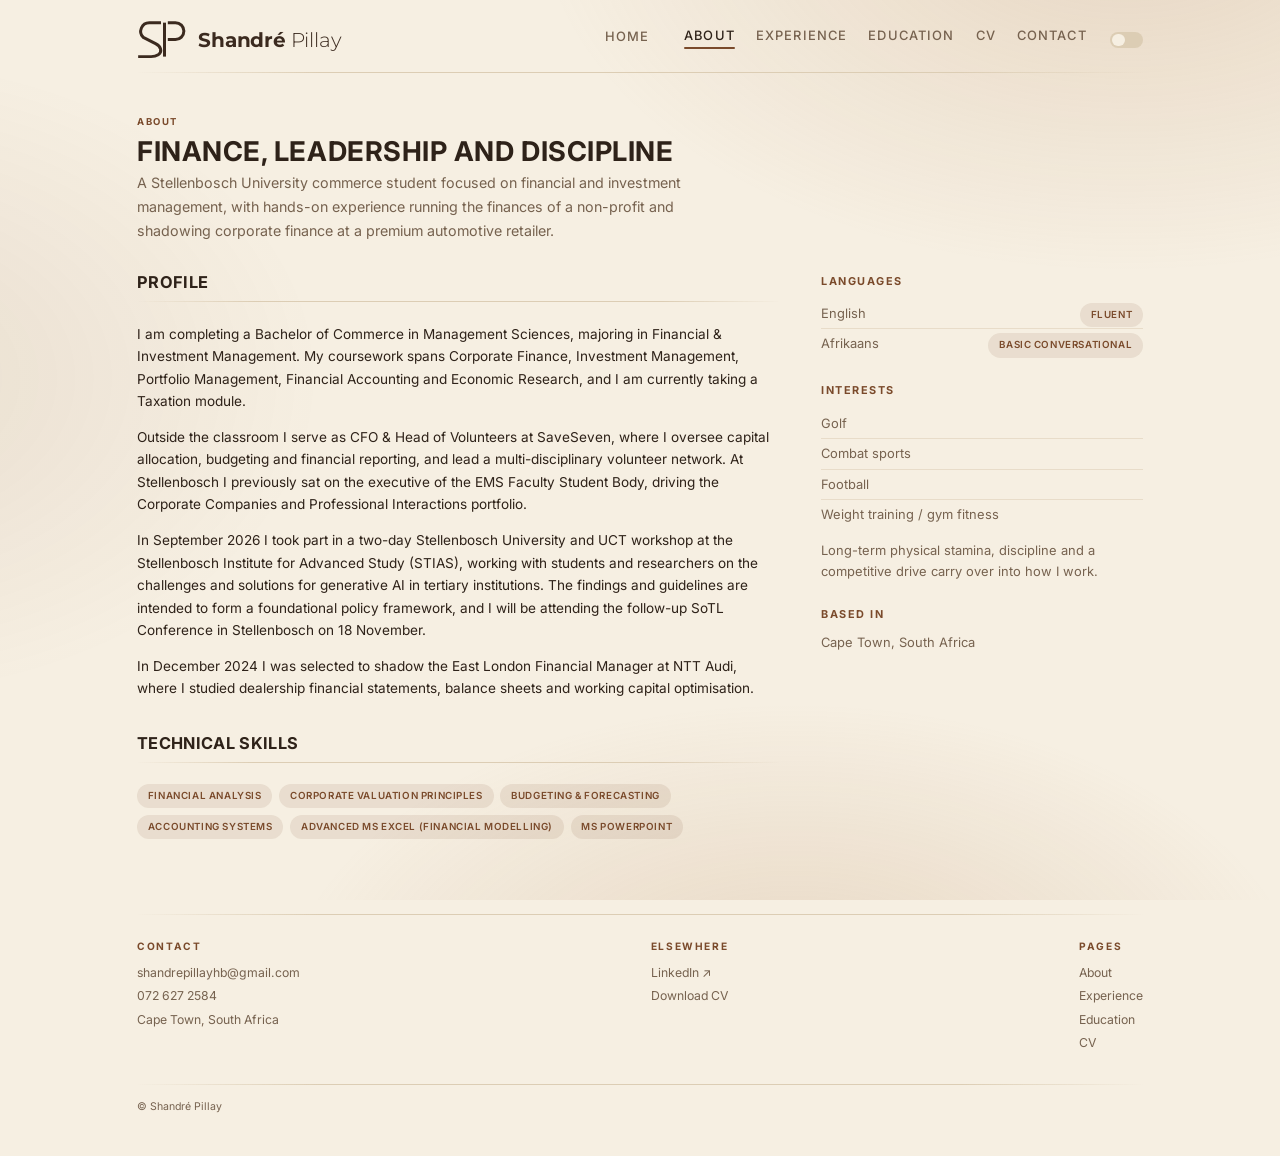
==== about.html @ 7785de22 "Add Shandré Pillay personal website Static site (HTML, CSS, vanilla JS): Home, About, Experience, Ed" ====
<!DOCTYPE html>
<html lang="en">
<head>
  <meta charset="utf-8">
  <meta name="viewport" content="width=device-width, initial-scale=1">
  <title>About | Shandré Pillay</title>
  <meta name="description" content="About Shandré Pillay — skills, languages and interests.">
  <link rel="icon" href="assets/img/favicon.svg" type="image/svg+xml">
  <link rel="preconnect" href="https://fonts.googleapis.com">
  <link rel="preconnect" href="https://fonts.gstatic.com" crossorigin>
  <link href="https://fonts.googleapis.com/css2?family=Inter:wght@400;500;600;700&family=Montserrat:wght@300;700&family=Source+Serif+4:wght@400;500;600&display=swap" rel="stylesheet">
  <link rel="stylesheet" href="assets/css/main.css">
  <script>try{if(sessionStorage.getItem('veil')){sessionStorage.removeItem('veil');document.documentElement.classList.add('veil-in')}}catch(e){}</script>
</head>
<body>
<div class="page">

  <header class="site-header">
    <a href="index.html" class="brand" aria-label="Shandré Pillay — home">
      <svg class="logo-mark" viewBox="0 0 292 238" aria-hidden="true">
        <path class="lg lg-s" pathLength="1" d="M145,16 H75 A52 52 0 0 0 38,105 L112,143 C146,160 154,192 128,210 C114,219 100,221 85,221 H7"/>
        <path class="lg lg-p1" pathLength="1" d="M166,16 V221"/>
        <path class="lg lg-p2" pathLength="1" d="M186,16 H232 A51 51 0 0 1 232,118 H186"/>
      </svg>
      <span class="logo-word"><b>Shandré</b> Pillay</span>
    </a>
    <div class="header-right">
      <ul class="nav-list">
        <li><a class="nav-link mtn-link mtn-text" href="index.html" title="Home">
          <svg class="mtn" viewBox="-2 0 134 48" aria-hidden="true">
            <path class="sk c" pathLength="1" d="M46,6 C54,2.8 62,5.5 70,3.5 C78,2 86,4.5 94,5.5"/>
            <path class="sk m2" pathLength="1" d="M3,43 C9,41 12,36 16,31 C19,27.5 22,25 25.5,26 C28.5,27 30.5,30 33,33 L35,34 C38,33 39,27 40.5,21 L43,13.5 C44,11 46,10 49,9.8 L61,10.4 L73,9.4 L85,10 L95,9.6 C98,9.8 99,11 100,13 L103,23 C104,26 106,27 108,26 C110,23 112,18 114.5,14.5 L117,13 C119,14 120,17 121.5,22 C123,28 125.5,37 129,43"/>
            <path class="sk m1" pathLength="1" d="M2,44 C8,42 11,37 15,32 C18,28.5 21,26 24.5,27 C27.5,28 29.5,31 32,34 L34,35 C37,34 38,28 39.5,22 L42,14.5 C43,12 45,11 48,10.8 L60,11.4 L72,10.4 L84,11 L94,10.6 C97,10.8 98,12 99,14 L102,24 C103,27 105,28 107,27 C109,24 111,19 113.5,15.5 L116,14 C118,15 119,18 120.5,23 C122,29 124.5,38 128,44"/>
            <path class="sk g g1" pathLength="1" d="M52,12.8 C53,18 51,23 53,29"/>
            <path class="sk g g2" pathLength="1" d="M66,12.2 C67,17 65,22 66.5,28"/>
            <path class="sk g g3" pathLength="1" d="M80,12.6 C81,17 79,22 80.5,27"/>
          </svg>
          <span class="mtn-label">Home</span>
        </a></li>
        <li><a class="nav-link active" href="about.html">About</a></li>
        <li><a class="nav-link" href="experience.html">Experience</a></li>
        <li><a class="nav-link" href="education.html">Education</a></li>
        <li><a class="nav-link" href="cv.html">CV</a></li>
        <li><a class="nav-link" href="#contact">Contact</a></li>
      </ul>
      <button class="menu-toggle" aria-label="Toggle menu" aria-expanded="false"><svg viewBox="0 0 24 24" fill="none" stroke="currentColor" stroke-width="1.8" stroke-linecap="round"><path d="M3 6h18M3 12h18M3 18h18"/></svg></button>
      <button class="theme-switch" role="switch" aria-checked="false" aria-label="Toggle dark mode"></button>
    </div>
  </header>

  <main>
    <div class="eyebrow">About</div>
    <h1 class="page-title">Finance, leadership and discipline</h1>
    <p class="page-lede">A Stellenbosch University commerce student focused on financial and investment management, with hands-on experience running the finances of a non-profit and shadowing corporate finance at a premium automotive retailer.</p>

    <div class="two-col">
      <div>
        <div class="section">
          <div class="section-head"><h2>Profile</h2></div>
          <p>I am completing a Bachelor of Commerce in Management Sciences, majoring in Financial &amp; Investment Management. My coursework spans Corporate Finance, Investment Management, Portfolio Management, Financial Accounting and Economic Research, and I am currently taking a Taxation module.</p>
          <p>Outside the classroom I serve as CFO &amp; Head of Volunteers at SaveSeven, where I oversee capital allocation, budgeting and financial reporting, and lead a multi-disciplinary volunteer network. At Stellenbosch I previously sat on the executive of the EMS Faculty Student Body, driving the Corporate Companies and Professional Interactions portfolio.</p>
          <p>In September 2026 I took part in a two-day Stellenbosch University and UCT workshop at the Stellenbosch Institute for Advanced Study (STIAS), working with students and researchers on the challenges and solutions for generative AI in tertiary institutions. The findings and guidelines are intended to form a foundational policy framework, and I will be attending the follow-up SoTL Conference in Stellenbosch on 18 November.</p>
          <p>In December 2024 I was selected to shadow the East London Financial Manager at NTT Audi, where I studied dealership financial statements, balance sheets and working capital optimisation.</p>
        </div>

        <div class="section">
          <div class="section-head"><h2>Technical skills</h2></div>
          <ul class="badges">
            <li class="badge">Financial Analysis</li>
            <li class="badge">Corporate Valuation Principles</li>
            <li class="badge">Budgeting &amp; Forecasting</li>
            <li class="badge">Accounting Systems</li>
            <li class="badge">Advanced MS Excel (Financial Modelling)</li>
            <li class="badge">MS PowerPoint</li>
          </ul>
        </div>
      </div>

      <aside>
        <div class="side-block">
          <h4>Languages</h4>
          <ul>
            <li>English <span class="badge" style="float:right">Fluent</span></li>
            <li>Afrikaans <span class="badge" style="float:right">Basic conversational</span></li>
          </ul>
        </div>
        <div class="side-block">
          <h4>Interests</h4>
          <ul>
            <li>Golf</li>
            <li>Combat sports</li>
            <li>Football</li>
            <li>Weight training / gym fitness</li>
          </ul>
          <p style="margin-top:.75rem">Long-term physical stamina, discipline and a competitive drive carry over into how I work.</p>
        </div>
        <div class="side-block">
          <h4>Based in</h4>
          <p>Cape Town, South Africa</p>
        </div>
      </aside>
    </div>
  </main>

  <footer class="site-footer" id="contact">
    <div>
      <h4>Contact</h4>
      <ul>
        <li><a href="mailto:shandrepillayhb@gmail.com">shandrepillayhb@gmail.com</a></li>
        <li><a href="tel:+27726272584">072 627 2584</a></li>
        <li>Cape Town, South Africa</li>
      </ul>
    </div>
    <div>
      <h4>Elsewhere</h4>
      <ul>
        <li><a href="https://www.linkedin.com/in/shandre-pillay-23a5292a1/" target="_blank" rel="noopener">LinkedIn ↗</a></li>
        <li><a href="assets/docs/Shandre-Pillay-CV.pdf" download>Download CV</a></li>
      </ul>
    </div>
    <div>
      <h4>Pages</h4>
      <ul>
        <li><a href="about.html">About</a></li>
        <li><a href="experience.html">Experience</a></li>
        <li><a href="education.html">Education</a></li>
        <li><a href="cv.html">CV</a></li>
      </ul>
    </div>
    <div class="footer-bottom">© Shandré Pillay</div>
  </footer>
</div>

<button class="back-to-top" aria-label="Back to top"><svg viewBox="0 0 24 24" fill="none" stroke="currentColor" stroke-width="2" stroke-linecap="round" stroke-linejoin="round"><path d="M12 19V5M5 12l7-7 7 7"/></svg></button>
<script src="assets/js/site.js"></script>
</body>
</html>
---- assets/css/main.css ----
/* Shandré Pillay — personal site
   Visual language follows the reference portfolio: warm paper background,
   deep green hero card, Inter + Source Serif 4, uppercase headings. */

:root {
  --bg: #f6efe2;
  --text: #2e2219;
  --muted: #76624f;
  --line: #dccdb4;
  --accent: #7a4a2b;
  --accent-soft: #b8895e;
  --card: #fbf6ea;
  --hero-bg: #3b2a1f;
  --hero-text: #f6efe2;
  --hero-muted: #cdbba3;
  --hero-eyebrow: #dcb68a;
  --badge-bg: rgba(122, 74, 43, 0.1);
  --shadow: 0 1.5rem 3rem rgba(59, 42, 31, 0.2), 0 0.3rem 0.75rem rgba(59, 42, 31, 0.1);
}

body.dark-mode {
  --bg: #121110;
  --text: #efe6d6;
  --muted: #b1a998;
  --line: #34302b;
  --accent: #e2b27a;
  --accent-soft: #b8895e;
  --card: #1c1a18;
  --hero-bg: #f1e6d1;
  --hero-text: #2e2219;
  --hero-muted: #6e5b49;
  --hero-eyebrow: #7a4a2b;
  --badge-bg: rgba(226, 178, 122, 0.15);
  --shadow: 0 1.5rem 3rem rgba(0, 0, 0, 0.35), 0 0.3rem 0.75rem rgba(0, 0, 0, 0.2);
}

*, *::before, *::after { box-sizing: border-box; }

html { font-size: 85%; overflow-y: scroll; scroll-behavior: smooth; }

body {
  margin: 0;
  background: var(--bg);
  color: var(--text);
  font-family: Inter, -apple-system, BlinkMacSystemFont, "Segoe UI", Arial, Helvetica, sans-serif;
  line-height: 1.65;
}
body.ready { transition: background 0.25s, color 0.25s; }
body.ready .hero { transition: background 0.25s; }

a { color: var(--accent); }
img { max-width: 100%; }

.page {
  max-width: 1040px;
  margin: 0 auto;
  padding: 1.25rem 1.25rem 3rem;
}

h1, h2, h3, h4 {
  font-weight: 700;
  text-transform: uppercase;
  letter-spacing: 0.02em;
  margin: 0 0 0.5rem;
  color: var(--text);
}
h1 { font-size: 2rem; line-height: 1.1; }
h2 { font-size: 1.5rem; line-height: 1.15; }
h3 { font-size: 1.2rem; line-height: 1.25; }
h4 { font-size: 1.05rem; }
p { margin: 0 0 1rem; }

.eyebrow {
  color: var(--accent);
  font-size: 0.7rem;
  letter-spacing: 0.16em;
  font-weight: 700;
  text-transform: uppercase;
  margin-bottom: 0.5rem;
}

/* ---------- Header ---------- */
.site-header {
  display: flex;
  align-items: center;
  justify-content: space-between;
  gap: 1rem;
  padding-bottom: 1rem;
  margin-bottom: 2.5rem;
  border-bottom: 1px solid var(--line);
  position: relative;
}
.brand { display: flex; align-items: center; gap: 0.95rem; text-decoration: none; }
.header-logo { width: 2.7rem; height: 2.7rem; flex: 0 0 auto; }
.header-logo svg { width: 100%; height: 100%; overflow: visible; }
.site-title {
  font-size: 1.65rem;
  font-weight: 700;
  text-transform: uppercase;
  letter-spacing: 0.04em;
  color: var(--text);
  line-height: 1.1;
}
.site-title small {
  display: block;
  font-size: 0.6rem;
  letter-spacing: 0.18em;
  color: var(--muted);
  font-weight: 500;
  margin-top: 0.2rem;
}

/* Logo: SP monogram + wordmark */
.brand { --logo: #3b2a1f; }
body.dark-mode .brand { --logo: #efe6d6; }
.logo-mark { height: 2.9rem; width: auto; flex: 0 0 auto; overflow: visible; transition: transform 0.35s cubic-bezier(.3,1.4,.5,1); }
.logo-mark .lg { fill: none; stroke: var(--logo); stroke-width: 18; stroke-linecap: butt; stroke-linejoin: round; }
.logo-mark.draw .lg { stroke-dasharray: 1; stroke-dashoffset: 1; animation: logoDraw 0.9s cubic-bezier(.6,0,.3,1) forwards; }
.logo-mark.draw .lg-p1 { animation-delay: 0.45s; }
.logo-mark.draw .lg-p2 { animation-delay: 0.7s; }
@keyframes logoDraw { to { stroke-dashoffset: 0; } }
.brand:hover .logo-mark, .brand:focus-visible .logo-mark { transform: translateY(-3px) rotate(-3deg); }
.logo-word {
  position: relative;
  font-family: Montserrat, Inter, sans-serif;
  font-size: 1.5rem;
  font-weight: 300;
  letter-spacing: -0.01em;
  color: var(--logo);
  line-height: 1.1;
  white-space: nowrap;
}
.logo-word b { font-weight: 700; }
.logo-word::after {
  content: "";
  position: absolute;
  left: 0; right: 0; bottom: -0.3rem;
  height: 2px;
  background: var(--accent);
  transform: scaleX(0);
  transform-origin: left;
  transition: transform 0.35s ease;
}
.brand:hover .logo-word::after, .brand:focus-visible .logo-word::after { transform: scaleX(1); }
@media (max-width: 860px) { .logo-word { font-size: 1.2rem; } .logo-mark { height: 2.4rem; } }
@media (prefers-reduced-motion: reduce) { .logo-mark.draw .lg { animation: none; stroke-dashoffset: 0; } .logo-mark, .logo-word::after { transition: none; } }

.header-right { display: flex; align-items: center; gap: 1.75rem; }
.nav-list { display: flex; gap: 1.6rem; list-style: none; margin: 0; padding: 0; }
.nav-link {
  color: var(--muted);
  font-size: 0.95rem;
  font-weight: 500;
  text-transform: uppercase;
  letter-spacing: 0.08em;
  text-decoration: none;
  padding-bottom: 2px;
  border-bottom: 2px solid transparent;
}
.nav-link:hover, .nav-link.active { color: var(--text); border-color: var(--accent); }

/* Home tab: Table Mountain line drawing that sketches itself */
.mtn-link { display: inline-flex; align-items: flex-end; line-height: 0; padding-bottom: 3px; }
.mtn { height: 1.9rem; width: auto; overflow: visible; display: block; }
.mtn .sk { fill: none; stroke: currentColor; stroke-linecap: round; stroke-linejoin: round; stroke-dasharray: 1 3; stroke-dashoffset: 0; }
.mtn .m1 { stroke-width: 3.2; }
.mtn .m2 { stroke-width: 1.5; opacity: 0.45; }
.mtn .g  { stroke-width: 2; opacity: 0.8; }
.mtn .c  { stroke-width: 1.7; opacity: 0.6; }
.mtn-label { position: absolute; width: 1px; height: 1px; overflow: hidden; clip: rect(0 0 0 0); white-space: nowrap; }
/* stop-start progress, like a pencil catching and moving on */
@keyframes sketch {
  0%   { stroke-dashoffset: 1.1; }
  22%  { stroke-dashoffset: 0.72; }
  27%  { stroke-dashoffset: 0.69; }
  58%  { stroke-dashoffset: 0.27; }
  64%  { stroke-dashoffset: 0.24; }
  100% { stroke-dashoffset: 0; }
}
.mtn-link:hover .sk, .mtn-link:focus-visible .sk, .mtn-link.sketching .sk {
  animation: sketch 1.15s cubic-bezier(.45, .05, .35, 1) both;
}
.mtn-link:hover .m2, .mtn-link:focus-visible .m2, .mtn-link.sketching .m2 { animation-delay: 0.14s; animation-duration: 1.3s; }
.mtn-link:hover .c,  .mtn-link:focus-visible .c,  .mtn-link.sketching .c  { animation-delay: 0.45s; animation-duration: 0.9s; }
.mtn-link:hover .g1, .mtn-link.sketching .g1, .mtn-link:focus-visible .g1 { animation-delay: 0.7s;  animation-duration: 0.55s; }
.mtn-link:hover .g2, .mtn-link.sketching .g2, .mtn-link:focus-visible .g2 { animation-delay: 0.82s; animation-duration: 0.55s; }
.mtn-link:hover .g3, .mtn-link.sketching .g3, .mtn-link:focus-visible .g3 { animation-delay: 0.94s; animation-duration: 0.55s; }
@media (max-width: 860px) {
  .mtn-link { align-items: center; gap: 0.7rem; line-height: 1.4; }
  .mtn { height: 1.6rem; }
  .mtn-label { position: static; width: auto; height: auto; overflow: visible; clip: auto; }
}
/* Off the home page the tab reads "HOME"; hovering swaps the word for the sketch.
   The (invisible) drawing keeps the tab's width constant so nothing shifts. */
.mtn-text { position: relative; }
.mtn-text .mtn { opacity: 0; transition: opacity 0.25s ease; }
.mtn-text .mtn-label {
  position: absolute;
  left: 0; right: 0; top: 0; bottom: 3px;
  width: auto; height: auto;
  clip: auto; overflow: visible;
  display: flex; align-items: center; justify-content: center;
  line-height: 1;
  transition: opacity 0.2s ease;
}
.mtn-text:hover .mtn, .mtn-text:focus-visible .mtn { opacity: 1; }
.mtn-text:hover .mtn-label, .mtn-text:focus-visible .mtn-label { opacity: 0; }
@media (max-width: 860px) {
  .mtn-text .mtn { opacity: 1; }
  .mtn-text .mtn-label { position: static; display: inline; opacity: 1; }
}
@media (prefers-reduced-motion: reduce) {
  .mtn-link .sk { animation: none !important; }
  .mtn-text .mtn, .mtn-text .mtn-label { transition: none; }
}

/* Sliding tabs: slide out on every page load, underline glides between tabs */
.nav-list { position: relative; }
.nav-list.has-slider .nav-link { border-color: transparent; }
.nav-slider {
  position: absolute;
  left: 0;
  bottom: -2px;
  height: 2px;
  width: 0;
  background: var(--accent);
  border-radius: 2px;
  opacity: 0;
  pointer-events: none;
  transition: left 0.4s cubic-bezier(.4, 0, .2, 1), width 0.4s cubic-bezier(.4, 0, .2, 1), opacity 0.25s;
}
@keyframes navSlide {
  from { opacity: 0; transform: translateX(calc(var(--r, 0) * 108px + 36px)); }
  60%  { opacity: 1; }
  to   { opacity: 1; transform: none; }
}
@keyframes navDrop {
  from { opacity: 0; transform: translateY(-10px); }
  to   { opacity: 1; transform: none; }
}
.nav-list.sliding li {
  animation: navSlide 0.5s cubic-bezier(.2, .9, .25, 1) both;
  animation-delay: calc(var(--r, 0) * 30ms);
}
@media (max-width: 860px) {
  .nav-slider { display: none; }
  .nav-list.sliding li { animation: none; }
  .nav-list.open li { animation: navDrop 0.4s ease both; animation-delay: calc(var(--i, 0) * 45ms); }
}
@media (prefers-reduced-motion: reduce) {
  .nav-list.sliding li, .nav-list.open li { animation: none; }
  .nav-slider { transition: none; }
}

/* Dark-mode switch */
.theme-switch {
  position: relative;
  width: 2.4rem;
  height: 1.2rem;
  border-radius: 999px;
  border: 1px solid var(--line);
  background: var(--line);
  cursor: pointer;
  padding: 0;
  flex: 0 0 auto;
}
.theme-switch::after {
  content: "";
  position: absolute;
  top: 50%;
  left: 2px;
  width: 0.9rem;
  height: 0.9rem;
  margin-top: -0.45rem;
  border-radius: 50%;
  background: var(--bg);
  transition: transform 0.2s;
}
body.dark-mode .theme-switch { background: var(--accent); }
body.dark-mode .theme-switch::after { transform: translateX(1.2rem); }

.menu-toggle {
  display: none;
  background: none;
  border: 0;
  padding: 0.25rem;
  cursor: pointer;
  color: var(--muted);
}
.menu-toggle svg { width: 1.8rem; height: 1.8rem; display: block; }

@media (max-width: 860px) {
  .menu-toggle { display: block; }
  .nav-list {
    display: none;
    position: absolute;
    top: 100%;
    left: 0;
    right: 0;
    flex-direction: column;
    gap: 0;
    background: var(--bg);
    border-bottom: 1px solid var(--line);
    padding: 0.5rem 0 1rem;
    z-index: 20;
  }
  .nav-list.open { display: flex; }
  .nav-list li { padding: 0.55rem 0; }
  .site-title { font-size: 1.25rem; }
}

/* ---------- Hero ---------- */
.hero {
  max-width: 960px;
  margin: 0 auto 2.75rem;
  background: var(--hero-bg);
  border: 1px solid rgba(255, 255, 255, 0.08);
  border-radius: 1rem;
  box-shadow: var(--shadow);
  padding: 2.5rem 3rem;
}
.hero .eyebrow { color: var(--hero-eyebrow); }
.hero-inner { display: flex; align-items: center; gap: 2rem; }
.hero-photo, .hero-photo-placeholder {
  flex: 0 0 auto;
  width: 170px;
  height: 170px;
  border-radius: 0.6rem;
}
.hero-photo { object-fit: cover; display: block; }
.hero-photo-placeholder {
  background: linear-gradient(135deg, #7a4a2b 0%, #a56d46 100%);
  display: flex;
  align-items: center;
  justify-content: center;
  color: #f6efe2;
  font-family: "Source Serif 4", Georgia, serif;
  font-size: 2.8rem;
  font-weight: 500;
  letter-spacing: 0.02em;
}
.hero-heading {
  font-family: "Source Serif 4", Georgia, serif;
  font-weight: 500;
  font-size: 2rem;
  line-height: 1.25;
  letter-spacing: -0.01em;
  margin: 0 0 0.85rem;
  color: var(--hero-text);
  text-transform: uppercase;
}
.hero-intro { color: var(--hero-muted); font-size: 1.05rem; line-height: 1.6; max-width: 52ch; }
.hero-intro p { margin: 0; }
.hero-actions { display: flex; flex-wrap: wrap; gap: 0.75rem; margin-top: 1.25rem; }

.btn {
  display: inline-block;
  font-size: 0.8rem;
  font-weight: 600;
  letter-spacing: 0.1em;
  text-transform: uppercase;
  text-decoration: none;
  padding: 0.6rem 1.15rem;
  border-radius: 0.4rem;
  border: 1px solid transparent;
  transition: transform 0.15s, background 0.2s, color 0.2s;
}
.btn:hover { transform: translateY(-1px); }
.btn-light { background: #f6efe2; color: #3b2a1f; }
.btn-outline { border-color: rgba(247, 246, 241, 0.45); color: #f6efe2; }
.btn-outline:hover { background: rgba(246, 239, 226, 0.1); }
body.dark-mode .btn-light { background: #3b2a1f; color: #f6efe2; }
body.dark-mode .btn-outline { border-color: rgba(59, 42, 31, 0.45); color: #3b2a1f; }
body.dark-mode .btn-outline:hover { background: rgba(59, 42, 31, 0.08); }
.btn-solid { background: var(--accent); color: var(--bg); }
body.dark-mode .btn-solid { color: #121110; }

@media (max-width: 720px) {
  .hero { padding: 1.75rem 1.5rem; }
  .hero-inner { flex-direction: column; align-items: flex-start; }
  .hero-heading { font-size: 1.6rem; }
}

/* ---------- Focus strip ---------- */
.strip {
  border-top: 1px solid var(--line);
  border-bottom: 1px solid var(--line);
  padding: 1.75rem 0;
  margin-bottom: 2.25rem;
}
.strip-label { margin-bottom: 1.5rem; }
.strip-grid { display: flex; }
.strip-item { flex: 1; padding: 0 1.75rem; border-left: 1px solid var(--line); }
.strip-item:first-child { padding-left: 0; border-left: 0; }
.strip-item h3 { font-size: 0.95rem; margin-bottom: 0.4rem; }
.strip-item p { font-size: 0.85rem; color: var(--muted); margin: 0; line-height: 1.55; }
.strip-icon { width: 44px; height: 44px; margin-bottom: 0.9rem; }
.strip-icon svg { width: 100%; height: 100%; overflow: visible; }

@media (max-width: 860px) {
  .strip-grid { flex-wrap: wrap; row-gap: 1.75rem; }
  .strip-item { flex: 0 0 50%; }
  .strip-item:nth-child(3) { padding-left: 0; border-left: 0; }
}
@media (max-width: 520px) {
  .strip-item { flex: 0 0 100%; padding: 0; border-left: 0; }
}

/* Animated icons */
.ic-stroke { fill: none; stroke: var(--accent); stroke-width: 1.8; stroke-linecap: round; stroke-linejoin: round; }
.ic-soft { stroke: var(--accent-soft); }
.ic-fill { fill: var(--accent); }
.bar { fill: var(--accent); transform-box: fill-box; transform-origin: bottom; animation: barGrow 3.6s ease-in-out infinite; }
.bar:nth-child(2) { animation-delay: 0.25s; }
.bar:nth-child(3) { animation-delay: 0.5s; }
.bar:nth-child(4) { animation-delay: 0.75s; }
@keyframes barGrow { 0%, 100% { transform: scaleY(0.55); } 40%, 70% { transform: scaleY(1); } }
.trend-line { stroke-dasharray: 60; stroke-dashoffset: 60; animation: trendDraw 3.6s ease-in-out infinite; }
@keyframes trendDraw { 0% { stroke-dashoffset: 60; } 55%, 85% { stroke-dashoffset: 0; } 100% { stroke-dashoffset: -60; } }
.trend-dot { fill: var(--accent); animation: dotPulse 3.6s ease-in-out infinite; transform-box: fill-box; transform-origin: center; }
@keyframes dotPulse { 0%, 45% { opacity: 0; } 60%, 85% { opacity: 1; transform: scale(1.3); } 100% { opacity: 0; } }
.flow-edge { stroke: var(--accent-soft); stroke-width: 1.4; stroke-dasharray: 4; animation: edgeFlow 2.6s linear infinite; }
@keyframes edgeFlow { to { stroke-dashoffset: -16; } }
.coin { transform-box: fill-box; transform-origin: center; animation: coinFlip 4s ease-in-out infinite; }
@keyframes coinFlip { 0%, 60%, 100% { transform: scaleX(1); } 80% { transform: scaleX(0.15); } }
.team-dot { fill: var(--accent); animation: agentDrift 4s ease-in-out infinite; }
.team-dot:nth-child(2) { animation-duration: 4.6s; animation-delay: 0.3s; }
.team-dot:nth-child(3) { animation-duration: 3.6s; animation-delay: 0.7s; }
@keyframes agentDrift { 0%, 100% { transform: translate(0, 0); } 25% { transform: translate(3px, -2px); } 50% { transform: translate(-2px, 3px); } 75% { transform: translate(3px, 2px); } }

@media (prefers-reduced-motion: reduce) {
  .bar, .trend-line, .trend-dot, .flow-edge, .coin, .team-dot { animation: none; }
  .trend-line { stroke-dashoffset: 0; }
  .trend-dot { opacity: 1; }
}

/* ---------- Callout ---------- */
.callout {
  display: flex;
  gap: 1.25rem;
  align-items: flex-start;
  border: 1px solid var(--line);
  border-left: 4px solid var(--accent);
  border-radius: 0.6rem;
  background: var(--card);
  padding: 1.25rem 1.5rem;
  margin-bottom: 2.25rem;
}
.callout-icon { width: 36px; height: 36px; flex: 0 0 auto; }
.callout-icon svg { width: 100%; height: 100%; }
.callout h3 { font-size: 1.05rem; margin-bottom: 0.35rem; }
.callout p { color: var(--muted); font-size: 0.95rem; margin-bottom: 0.6rem; }
.callout a.more { font-weight: 600; font-size: 0.9rem; text-decoration: none; }
.callout a.more:hover { text-decoration: underline; }

/* ---------- Sections / lists ---------- */
.section { margin-bottom: 2.5rem; }
.section-head {
  display: flex;
  align-items: baseline;
  justify-content: space-between;
  gap: 1rem;
  border-bottom: 1px solid var(--line);
  padding-bottom: 0.6rem;
  margin-bottom: 1.5rem;
}
.section-head h2 { margin: 0; font-size: 1.2rem; }
.section-head a { font-size: 0.8rem; font-weight: 600; letter-spacing: 0.08em; text-transform: uppercase; text-decoration: none; }

.page-title { margin-bottom: 0.35rem; }
.page-lede { color: var(--muted); max-width: 62ch; margin-bottom: 2.25rem; font-size: 1.05rem; }

.entry {
  display: grid;
  grid-template-columns: 170px 1fr;
  gap: 1.75rem;
  padding: 1.5rem 0;
  border-bottom: 1px solid var(--line);
}
.entry:first-of-type { padding-top: 0; }
.entry:last-child { border-bottom: 0; }
.entry-meta { color: var(--muted); font-size: 0.85rem; line-height: 1.5; }
.entry-meta strong { display: block; color: var(--text); font-weight: 600; letter-spacing: 0.04em; margin-bottom: 0.15rem; }
.entry h3 { font-size: 1.1rem; margin-bottom: 0.15rem; }
.entry .org { color: var(--accent); font-weight: 600; font-size: 0.9rem; margin-bottom: 0.75rem; }
.entry ul { margin: 0; padding-left: 1.1rem; }
.entry li { margin-bottom: 0.45rem; color: var(--muted); font-size: 0.95rem; }
.entry li strong { color: var(--text); font-weight: 600; }
.entry p { color: var(--muted); font-size: 0.95rem; }

@media (max-width: 720px) {
  .entry { grid-template-columns: 1fr; gap: 0.5rem; }
}

.badge {
  display: inline-block;
  background: var(--badge-bg);
  color: var(--accent);
  font-size: 0.72rem;
  font-weight: 600;
  letter-spacing: 0.06em;
  text-transform: uppercase;
  padding: 0.25rem 0.6rem;
  border-radius: 999px;
}
.badges { display: flex; flex-wrap: wrap; gap: 0.5rem; margin: 0; padding: 0; list-style: none; }

.cards { display: grid; grid-template-columns: repeat(auto-fit, minmax(260px, 1fr)); gap: 1.25rem; }
.card {
  background: var(--card);
  border: 1px solid var(--line);
  border-radius: 0.6rem;
  padding: 1.25rem 1.4rem;
}
.card h3 { font-size: 0.95rem; margin-bottom: 0.4rem; }
.card p { color: var(--muted); font-size: 0.9rem; margin: 0; }
.card .eyebrow { margin-bottom: 0.35rem; }

/* ---------- Carousel (Currently & recent) ---------- */
.carousel-track {
  display: flex;
  gap: 1rem;
  position: relative;
  overflow-x: auto;
  scroll-snap-type: x mandatory;
  scroll-behavior: smooth;
  scrollbar-width: none;
  -webkit-overflow-scrolling: touch;
  outline-offset: 4px;
  border-radius: 0.8rem;
}
.carousel-track::-webkit-scrollbar { display: none; }
.card.slide {
  flex: 0 0 100%;
  scroll-snap-align: start;
  min-height: 13rem;
  padding: 2.25rem 2.75rem;
  display: flex;
  flex-direction: column;
  justify-content: center;
  border-left: 4px solid var(--accent);
  border-radius: 0.8rem;
}
.card.slide h3 { font-size: 1.7rem; line-height: 1.15; margin-bottom: 0.7rem; }
.card.slide p { font-size: 1.1rem; line-height: 1.65; max-width: 68ch; }
.card.slide .eyebrow { font-size: 0.78rem; margin-bottom: 0.6rem; }
.carousel-controls {
  display: flex;
  align-items: center;
  justify-content: center;
  gap: 1.1rem;
  margin-top: 1.1rem;
}
.car-btn {
  width: 2.5rem;
  height: 2.5rem;
  border-radius: 50%;
  border: 1px solid var(--line);
  background: var(--card);
  color: var(--accent);
  display: inline-flex;
  align-items: center;
  justify-content: center;
  cursor: pointer;
  transition: background 0.2s, border-color 0.2s, transform 0.15s;
}
.car-btn:hover { border-color: var(--accent); transform: scale(1.06); }
.car-btn svg { width: 1.1rem; height: 1.1rem; }
.car-dots { display: flex; gap: 0.55rem; }
.car-dot {
  width: 0.6rem;
  height: 0.6rem;
  padding: 0;
  border-radius: 999px;
  border: 0;
  background: var(--line);
  cursor: pointer;
  transition: width 0.3s ease, background 0.3s;
}
.car-dot.active { width: 1.8rem; background: var(--accent); }
.car-count { color: var(--muted); font-size: 0.8rem; letter-spacing: 0.1em; min-width: 3rem; text-align: center; }
@media (max-width: 720px) {
  .card.slide { padding: 1.5rem 1.4rem; min-height: 12rem; }
  .card.slide h3 { font-size: 1.35rem; }
  .card.slide p { font-size: 1rem; }
  .car-count { display: none; }
}
@media (prefers-reduced-motion: reduce) { .carousel-track { scroll-behavior: auto; } .car-dot { transition: none; } }

.two-col { display: grid; grid-template-columns: 2fr 1fr; gap: 3rem; }
@media (max-width: 860px) { .two-col { grid-template-columns: 1fr; gap: 1.5rem; } }
.side-block { margin-bottom: 1.75rem; }
.side-block h4 { font-size: 0.8rem; letter-spacing: 0.14em; color: var(--accent); margin-bottom: 0.6rem; }
.side-block p, .side-block li { color: var(--muted); font-size: 0.95rem; }
.side-block ul { list-style: none; padding: 0; margin: 0; }
.side-block li { padding: 0.3rem 0; border-bottom: 1px dashed var(--line); }
.side-block li:last-child { border-bottom: 0; }

/* CV page */
.cv-bar { display: flex; flex-wrap: wrap; gap: 0.75rem; margin-bottom: 2rem; }
.cv-sheet {
  background: var(--card);
  border: 1px solid var(--line);
  border-radius: 0.6rem;
  padding: 2.25rem 2.5rem;
}
.cv-sheet h2 { font-size: 0.9rem; letter-spacing: 0.14em; color: var(--accent); border-bottom: 1px solid var(--line); padding-bottom: 0.4rem; margin: 1.75rem 0 1rem; }
.cv-sheet h2:first-child { margin-top: 0; }
.cv-item { margin-bottom: 1.1rem; }
.cv-row { display: flex; justify-content: space-between; gap: 1rem; flex-wrap: wrap; }
.cv-row strong { font-weight: 700; text-transform: uppercase; letter-spacing: 0.03em; font-size: 0.9rem; }
.cv-row span { color: var(--muted); font-size: 0.85rem; }
.cv-sub { color: var(--accent); font-weight: 600; font-size: 0.9rem; }
.cv-item ul { margin: 0.4rem 0 0; padding-left: 1.1rem; color: var(--muted); font-size: 0.92rem; }
.cv-item p { margin: 0.3rem 0 0; color: var(--muted); font-size: 0.92rem; }
@media (max-width: 720px) { .cv-sheet { padding: 1.5rem 1.25rem; } }

/* CV references */
.cv-refs { display: grid; grid-template-columns: repeat(2, 1fr); gap: 1rem 1.6rem; }
.cv-ref {
  display: flex;
  flex-direction: column;
  gap: 0.1rem;
  padding: 0.9rem 1.1rem;
  border-radius: 1rem;
  background: color-mix(in srgb, var(--accent) 6%, transparent);
  break-inside: avoid;
}
.cv-ref strong { font-weight: 700; letter-spacing: 0.02em; }
.cv-ref span { color: var(--muted); font-size: 0.88rem; }
.cv-ref a { font-size: 0.9rem; font-weight: 500; text-decoration: none; word-break: break-all; }
.cv-ref a:hover { text-decoration: underline; }
@media (max-width: 720px) { .cv-refs { grid-template-columns: 1fr; } }
@media print { .cv-ref { background: none; padding: 0.2rem 0; } }
/* Contact */
.contact-list { list-style: none; margin: 0; padding: 0; }
.contact-list li { display: flex; gap: 1rem; padding: 0.85rem 0; border-bottom: 1px solid var(--line); }
.contact-list li:last-child { border-bottom: 0; }
.contact-list .label { width: 90px; flex: 0 0 auto; color: var(--muted); font-size: 0.75rem; letter-spacing: 0.14em; text-transform: uppercase; font-weight: 600; padding-top: 0.15rem; }
.contact-list a { text-decoration: none; font-weight: 500; }
.contact-list a:hover { text-decoration: underline; }

/* ---------- Footer ---------- */
.site-footer {
  border-top: 1px solid var(--line);
  margin-top: 3rem;
  padding-top: 1.75rem;
  display: flex;
  justify-content: space-between;
  gap: 2rem;
  flex-wrap: wrap;
  font-size: 0.9rem;
  color: var(--muted);
}
.site-footer h4 { font-size: 0.75rem; letter-spacing: 0.16em; color: var(--accent); margin-bottom: 0.6rem; }
.site-footer a { color: var(--muted); text-decoration: none; }
.site-footer a:hover { color: var(--text); text-decoration: underline; }
.site-footer ul { list-style: none; margin: 0; padding: 0; }
.site-footer li { margin-bottom: 0.25rem; }
.footer-bottom { flex-basis: 100%; font-size: 0.78rem; border-top: 1px solid var(--line); padding-top: 1rem; }

.back-to-top {
  position: fixed;
  right: 1.25rem;
  bottom: 1.25rem;
  width: 2.5rem;
  height: 2.5rem;
  border-radius: 50%;
  border: 1px solid var(--line);
  background: var(--card);
  color: var(--accent);
  cursor: pointer;
  display: none;
  align-items: center;
  justify-content: center;
  box-shadow: 0 0.4rem 1rem rgba(0, 0, 0, 0.12);
}
.back-to-top.show { display: flex; }
.back-to-top svg { width: 1.1rem; height: 1.1rem; }

.cv-head { text-align: center; margin-bottom: 1.5rem; }
.cv-name { font-size: 1.9rem; font-weight: 700; text-transform: uppercase; letter-spacing: 0.04em; line-height: 1.2; }
.cv-contact { color: var(--muted); font-size: 0.85rem; margin-top: 0.3rem; }

/* ---------- Softer, flowing look ---------- */
:root {
  --radius: 1.5rem;
  --hero-bg2: #4d3729;
  --soft: 0 12px 32px rgba(59, 42, 31, 0.08), 0 2px 6px rgba(59, 42, 31, 0.05);
  --soft-hover: 0 20px 44px rgba(59, 42, 31, 0.14), 0 4px 10px rgba(59, 42, 31, 0.06);
  --fade-line: linear-gradient(90deg, transparent, var(--line) 18%, var(--line) 82%, transparent);
  --glow-a: rgba(184, 137, 94, 0.24);
  --glow-b: rgba(122, 74, 43, 0.10);
}
body.dark-mode {
  --hero-bg2: #e6d6b8;
  --soft: 0 14px 36px rgba(0, 0, 0, 0.5), 0 0 0 1px rgba(255, 255, 255, 0.04);
  --soft-hover: 0 22px 48px rgba(0, 0, 0, 0.6), 0 0 0 1px rgba(226, 178, 122, 0.18);
  --glow-a: rgba(226, 178, 122, 0.11);
  --glow-b: rgba(226, 178, 122, 0.05);
}

/* warm glow drifting behind the page instead of flat colour */
body::before {
  content: "";
  position: fixed;
  inset: 0;
  z-index: -1;
  pointer-events: none;
  background:
    radial-gradient(62rem 38rem at 88% -10%, var(--glow-a), transparent 70%),
    radial-gradient(50rem 34rem at -12% 42%, var(--glow-b), transparent 70%),
    radial-gradient(54rem 32rem at 62% 112%, var(--glow-a), transparent 70%);
}

.page { padding-top: 1.5rem; }
main > section, main > .section { margin-bottom: 3.25rem; }

/* header, section heads and footer: dividers fade out at the ends */
.site-header { border-bottom: 0; background: var(--fade-line) left bottom / 100% 1px no-repeat; margin-bottom: 3rem; }
.section-head { border-bottom: 0; background: var(--fade-line) left bottom / 100% 1px no-repeat; padding-bottom: 0.8rem; }
.site-footer { border-top: 0; background: var(--fade-line) left top / 100% 1px no-repeat; }
.footer-bottom { border-top: 0; background: var(--fade-line) left top / 100% 1px no-repeat; }
.cv-sheet h2 { border-bottom: 0; background: var(--fade-line) left bottom / 100% 1px no-repeat; }

/* hero */
.hero {
  position: relative;
  overflow: hidden;
  border: 0;
  border-radius: 2rem;
  padding: 3rem 3.4rem;
  background:
    radial-gradient(34rem 18rem at 92% -10%, rgba(220, 182, 138, 0.22), transparent 65%),
    radial-gradient(26rem 16rem at -5% 110%, rgba(220, 182, 138, 0.12), transparent 65%),
    linear-gradient(135deg, var(--hero-bg), var(--hero-bg2));
}
.hero-photo, .hero-photo-placeholder {
  width: 180px;
  height: 180px;
  border-radius: 1.75rem;
  box-shadow: 0 18px 36px rgba(0, 0, 0, 0.28);
  outline: 3px solid rgba(255, 255, 255, 0.14);
  outline-offset: 5px;
}
.btn { border-radius: 999px; padding: 0.7rem 1.45rem; transition: transform 0.25s, box-shadow 0.25s, background 0.2s, color 0.2s; }
.btn:hover { box-shadow: 0 8px 20px rgba(0, 0, 0, 0.18); }

/* focus areas become soft tiles */
.strip { border: 0; padding: 0; margin-bottom: 3.25rem; }
.strip-label { margin-bottom: 1.1rem; }
.strip-grid { display: grid; grid-template-columns: repeat(4, 1fr); gap: 1.1rem; }
.strip-item, .strip-item:first-child {
  flex: none;
  padding: 1.5rem 1.5rem 1.6rem;
  border: 0;
  border-radius: var(--radius);
  background: var(--card);
  box-shadow: var(--soft);
  transition: transform 0.3s ease, box-shadow 0.3s ease;
}
.strip-item:hover { transform: translateY(-5px); box-shadow: var(--soft-hover); }
.strip-icon { width: 3.3rem; height: 3.3rem; padding: 0.6rem; border-radius: 1.1rem; background: var(--badge-bg); margin-bottom: 1rem; }
.strip-logo { display: flex; align-items: center; justify-content: center; }
/* Save7 mark: two pieces in the site's palette that fly together, then nudge apart and snap back on hover */
.save7-mark { width: 100%; height: 100%; display: block; overflow: visible; }
.save7-mark .v7 { transform-box: fill-box; transform-origin: 50% 100%; }
.save7-mark .v7-a { fill: var(--accent); }
.save7-mark .v7-b { fill: var(--accent-soft); }
@keyframes v7InA { from { opacity: 0; transform: translate(-38%, -26%) rotate(-14deg); } 55% { opacity: 1; } to { opacity: 1; transform: none; } }
@keyframes v7InB { from { opacity: 0; transform: translate(38%, -26%) rotate(14deg); } 55% { opacity: 1; } to { opacity: 1; transform: none; } }
@keyframes v7ApartA { 0%, 100% { transform: none; } 38% { transform: translate(-14%, -7%) rotate(-6deg); } 70% { transform: translate(2%, 1%); } }
@keyframes v7ApartB { 0%, 100% { transform: none; } 38% { transform: translate(14%, -7%) rotate(6deg); } 70% { transform: translate(-2%, 1%); } }
.save7-mark.play .v7-a { animation: v7InA 0.85s cubic-bezier(.3, 1.35, .5, 1) both; }
.save7-mark.play .v7-b { animation: v7InB 0.85s cubic-bezier(.3, 1.35, .5, 1) 0.14s both; }
.strip-item:hover .save7-mark.play .v7-a { animation: v7ApartA 0.7s cubic-bezier(.3, 1.2, .5, 1); }
.strip-item:hover .save7-mark.play .v7-b { animation: v7ApartB 0.7s cubic-bezier(.3, 1.2, .5, 1); }
@media (prefers-reduced-motion: reduce) { .save7-mark .v7 { animation: none !important; } }
@media (max-width: 860px) { .strip-grid { grid-template-columns: repeat(2, 1fr); } }
@media (max-width: 520px) { .strip-grid { grid-template-columns: 1fr; } }

/* call-out */
.callout {
  border: 0;
  border-radius: var(--radius);
  padding: 1.6rem 1.9rem;
  background: radial-gradient(28rem 12rem at 100% 0%, var(--badge-bg), transparent 70%), var(--card);
  box-shadow: var(--soft);
  align-items: center;
  margin-bottom: 3.25rem;
}
.callout-icon { width: 3.4rem; height: 3.4rem; padding: 0.7rem; border-radius: 50%; background: var(--badge-bg); }

/* cards */
.card {
  border: 0;
  border-radius: var(--radius);
  box-shadow: var(--soft);
  transition: transform 0.3s ease, box-shadow 0.3s ease;
}
.card:hover { transform: translateY(-4px); box-shadow: var(--soft-hover); }
.card.slide {
  border-left: 0;
  border-radius: 1.9rem;
  background: radial-gradient(30rem 16rem at 100% 0%, var(--badge-bg), transparent 72%), var(--card);
}
.card.slide:hover { transform: none; box-shadow: var(--soft); }

/* carousel: room for the soft shadows */
.carousel-track { padding: 1rem 1rem 1.8rem; margin: -1rem -1rem -0.9rem; scroll-padding-inline: 1rem; border-radius: 2rem; }
.car-btn { border: 0; box-shadow: var(--soft); }
.car-btn:hover { box-shadow: var(--soft-hover); }
.car-dot { background: color-mix(in srgb, var(--accent) 25%, transparent); }
.car-dot.active { background: var(--accent); }

/* experience / education entries */
.entry {
  background: var(--card);
  border: 0;
  border-radius: var(--radius);
  box-shadow: var(--soft);
  padding: 1.9rem 2.2rem;
  margin-bottom: 1.25rem;
}
.entry:first-of-type { padding-top: 1.9rem; }
.badge { padding: 0.3rem 0.8rem; }

/* CV sheet and side panels */
.cv-sheet { border: 0; border-radius: var(--radius); box-shadow: var(--soft); padding: 2.6rem 3rem; }
.side-block li { border-bottom-style: solid; border-color: color-mix(in srgb, var(--line) 55%, transparent); }
.contact-list li { border-bottom-color: color-mix(in srgb, var(--line) 55%, transparent); }
.theme-switch { border: 0; }
.back-to-top { border: 0; box-shadow: var(--soft); }

/* expandable entries: click a role and its details drop down */
.acc-head { display: flex; align-items: flex-start; justify-content: space-between; gap: 1rem; cursor: pointer; border-radius: 1rem; outline-offset: 8px; -webkit-tap-highlight-color: transparent; user-select: none; }
.acc-title { flex: 1; min-width: 0; }
.acc-head .org { margin-bottom: 0; }
.acc-chev {
  flex: 0 0 auto;
  width: 2.2rem;
  height: 2.2rem;
  border-radius: 50%;
  display: grid;
  place-items: center;
  background: var(--badge-bg);
  color: var(--accent);
  transition: transform 0.5s cubic-bezier(.3, 1.3, .5, 1), background 0.25s;
}
.acc-chev svg { width: 1.05rem; height: 1.05rem; }
.acc-head:hover .acc-chev, .acc-head:focus-visible .acc-chev { background: color-mix(in srgb, var(--accent) 24%, transparent); }
.acc-open .acc-chev { transform: rotate(180deg); }
.acc-body { display: grid; grid-template-rows: 0fr; opacity: 0; transition: grid-template-rows 0.5s cubic-bezier(.2, .8, .2, 1), opacity 0.35s ease; }
.acc-open > .acc-body, .acc-open .acc-body { grid-template-rows: 1fr; opacity: 1; transition: grid-template-rows 0.5s cubic-bezier(.2, .8, .2, 1), opacity 0.45s ease 0.08s; }
.acc-inner { min-height: 0; overflow: hidden; }
.acc-inner > :first-child { margin-top: 0.9rem; }
.acc-meta { cursor: pointer; }
.entry.acc-item { transition: box-shadow 0.3s ease, transform 0.3s ease; }
.entry.acc-item:hover { box-shadow: var(--soft-hover); }
.cv-item.acc-item { padding: 0.75rem 0.9rem; margin: 0 -0.9rem 0.3rem; border-radius: 1rem; transition: background 0.3s ease; }
.cv-item.acc-item:hover, .cv-item.acc-open { background: color-mix(in srgb, var(--accent) 6%, transparent); }
.cv-item.acc-item .acc-inner > ul, .cv-item.acc-item .acc-inner > p:first-child { margin-top: 0.6rem; }
.acc-tools { display: flex; justify-content: flex-end; margin-bottom: 0.9rem; }
.acc-all {
  background: none;
  border: 0;
  color: var(--accent);
  font: 600 0.75rem Inter, sans-serif;
  letter-spacing: 0.12em;
  text-transform: uppercase;
  padding: 0.4rem 0.9rem;
  border-radius: 999px;
  cursor: pointer;
  transition: background 0.25s;
}
.acc-all:hover { background: var(--badge-bg); }
@media (prefers-reduced-motion: reduce) {
  .acc-body, .acc-open .acc-body, .acc-chev { transition: none; }
}
@media print {
  .acc-body { grid-template-rows: 1fr !important; opacity: 1 !important; }
  .acc-chev, .acc-tools { display: none !important; }
  .acc-head { cursor: auto; }
  .cv-item.acc-item { padding: 0; margin: 0 0 1.1rem; background: none !important; }
}

/* page transition: a curved veil sweeps up between pages */
.veil {
  position: fixed;
  left: 0;
  right: 0;
  top: 0;
  height: 150vh;
  z-index: 2000;
  pointer-events: none;
  border-radius: 50% 50% 0 0 / 14vh 14vh 0 0;
  background:
    linear-gradient(180deg, color-mix(in srgb, var(--accent) 26%, var(--bg)) 0, var(--bg) 16vh, var(--bg) 100%);
  box-shadow: 0 -10px 40px color-mix(in srgb, var(--accent) 30%, transparent);
  transform: translateY(100vh);
  will-change: transform;
}
/* arriving page stays hidden until the script has the veil in place (self-heals after 1.5s) */
html.veil-in .page { opacity: 0; animation: showPage 0s 1.5s forwards; }
@keyframes showPage { to { opacity: 1; } }
@media print { .veil { display: none; } }

/* content eases in as it scrolls into view */
.reveal { opacity: 0; transform: translateY(26px); transition: opacity 0.5s ease, transform 0.55s cubic-bezier(.2, .8, .2, 1); }
.reveal.in { opacity: 1; transform: none; }

@media (max-width: 720px) {
  .hero { padding: 2rem 1.6rem; border-radius: 1.6rem; }
  .entry { padding: 1.4rem 1.4rem; }
  .cv-sheet { padding: 1.6rem 1.3rem; }
}
@media (prefers-reduced-motion: reduce) {
  .reveal { opacity: 1; transform: none; transition: none; }
  .card, .strip-item, .btn { transition: none; }
}

@page { size: A4; margin: 14mm 15mm; }
@media print {
  html { font-size: 82%; }
  .site-header, .site-footer, .back-to-top, .cv-bar, .eyebrow, .page-title, .page-lede { display: none !important; }
  body, body.dark-mode {
    --bg: #fff; --text: #2e2219; --muted: #4d544f; --line: #cfd1ca; --accent: #7a4a2b; --card: #fff;
    background: #fff; color: #2e2219;
  }
  .page { padding: 0; max-width: none; }
  .cv-sheet { border: 0; padding: 0; background: #fff; box-shadow: none; border-radius: 0; }
  body::before { display: none; }
  .reveal { opacity: 1 !important; transform: none !important; }
  .cv-item { break-inside: avoid; }
  .cv-sheet h2 { break-after: avoid; }
}
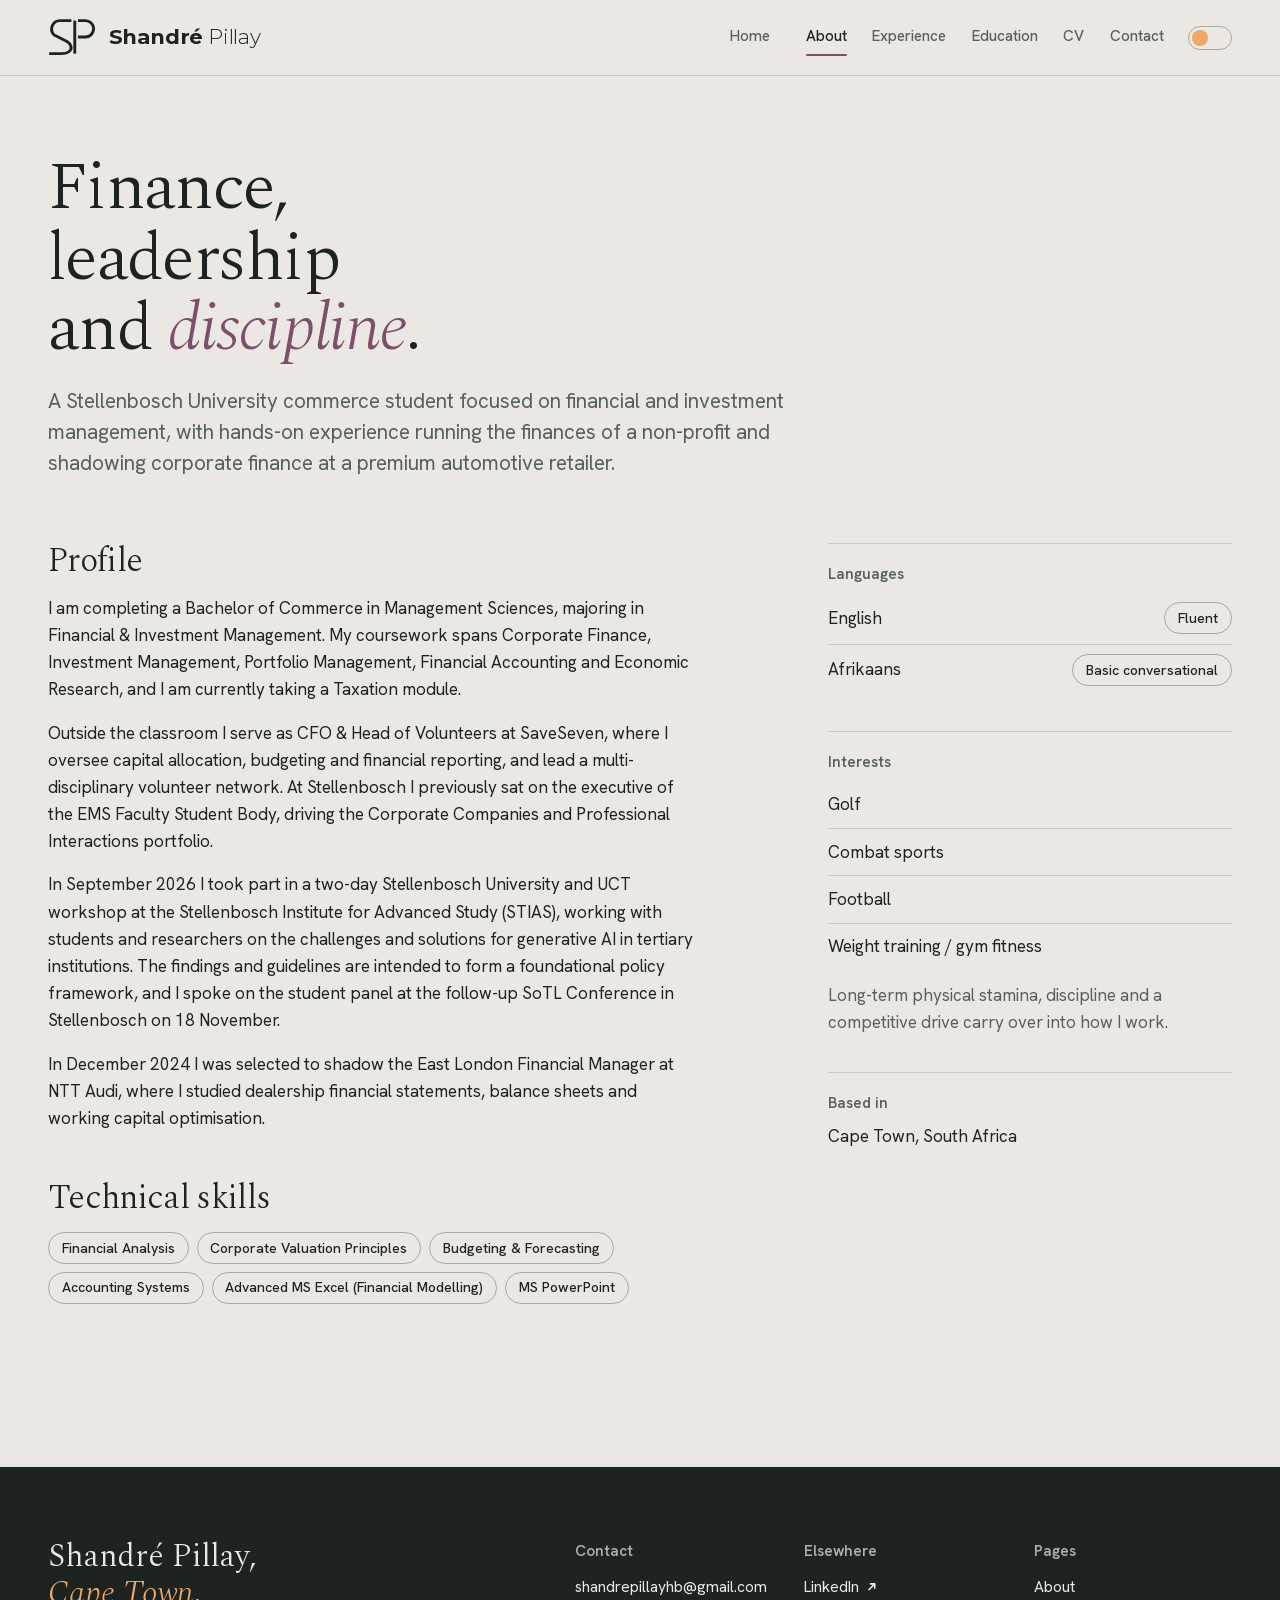
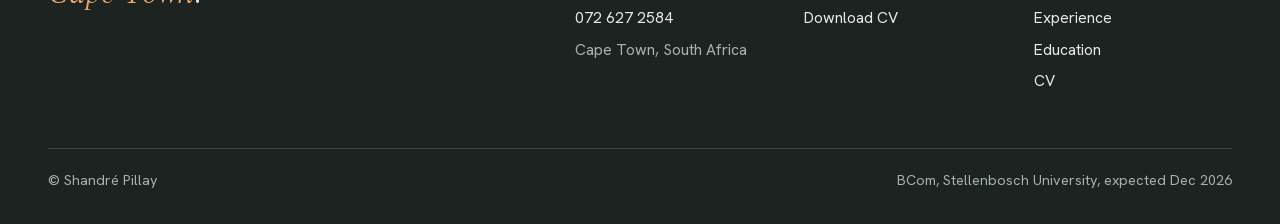
==== commit 6b1020dc: "Redesign: Atlantic Seaboard Dusk New colour world (granite, kelp, dusk mauve, apricot), Spectral and" ====
--- a/about.html
+++ b/about.html
@@ -6,10 +6,10 @@
   <title>About | Shandré Pillay</title>
   <meta name="description" content="About Shandré Pillay — skills, languages and interests.">
   <link rel="icon" href="assets/img/favicon.svg" type="image/svg+xml">
-  <link rel="preconnect" href="https://fonts.googleapis.com">
-  <link rel="preconnect" href="https://fonts.gstatic.com" crossorigin>
-  <link href="https://fonts.googleapis.com/css2?family=Inter:wght@400;500;600;700&family=Montserrat:wght@300;700&family=Source+Serif+4:wght@400;500;600&display=swap" rel="stylesheet">
+  <link rel="preload" href="assets/fonts/spectral-300-latin.woff2" as="font" type="font/woff2" crossorigin>
+  <link rel="preload" href="assets/fonts/hanken-grotesk-latin.woff2" as="font" type="font/woff2" crossorigin>
   <link rel="stylesheet" href="assets/css/main.css">
+  <script>try{if(localStorage.getItem('theme')==='dark'||(!localStorage.getItem('theme')&&matchMedia('(prefers-color-scheme: dark)').matches))document.documentElement.style.background='#121716'}catch(e){}</script>
   <script>try{if(sessionStorage.getItem('veil')){sessionStorage.removeItem('veil');document.documentElement.classList.add('veil-in')}}catch(e){}</script>
 </head>
 <body>
@@ -49,8 +49,7 @@
   </header>
 
   <main>
-    <div class="eyebrow">About</div>
-    <h1 class="page-title">Finance, leadership and discipline</h1>
+    <h1 class="page-title">Finance, leadership and <em>discipline</em>.</h1>
     <p class="page-lede">A Stellenbosch University commerce student focused on financial and investment management, with hands-on experience running the finances of a non-profit and shadowing corporate finance at a premium automotive retailer.</p>
 
     <div class="two-col">
@@ -59,7 +58,7 @@
           <div class="section-head"><h2>Profile</h2></div>
           <p>I am completing a Bachelor of Commerce in Management Sciences, majoring in Financial &amp; Investment Management. My coursework spans Corporate Finance, Investment Management, Portfolio Management, Financial Accounting and Economic Research, and I am currently taking a Taxation module.</p>
           <p>Outside the classroom I serve as CFO &amp; Head of Volunteers at SaveSeven, where I oversee capital allocation, budgeting and financial reporting, and lead a multi-disciplinary volunteer network. At Stellenbosch I previously sat on the executive of the EMS Faculty Student Body, driving the Corporate Companies and Professional Interactions portfolio.</p>
-          <p>In September 2026 I took part in a two-day Stellenbosch University and UCT workshop at the Stellenbosch Institute for Advanced Study (STIAS), working with students and researchers on the challenges and solutions for generative AI in tertiary institutions. The findings and guidelines are intended to form a foundational policy framework, and I will be attending the follow-up SoTL Conference in Stellenbosch on 18 November.</p>
+          <p>In September 2026 I took part in a two-day Stellenbosch University and UCT workshop at the Stellenbosch Institute for Advanced Study (STIAS), working with students and researchers on the challenges and solutions for generative AI in tertiary institutions. The findings and guidelines are intended to form a foundational policy framework, and I spoke on the student panel at the follow-up SoTL Conference in Stellenbosch on 18 November.</p>
           <p>In December 2024 I was selected to shadow the East London Financial Manager at NTT Audi, where I studied dealership financial statements, balance sheets and working capital optimisation.</p>
         </div>
 
@@ -78,43 +77,44 @@
 
       <aside>
         <div class="side-block">
-          <h4>Languages</h4>
+          <h3 class="side-title">Languages</h3>
           <ul>
-            <li>English <span class="badge" style="float:right">Fluent</span></li>
-            <li>Afrikaans <span class="badge" style="float:right">Basic conversational</span></li>
+            <li>English <span class="badge">Fluent</span></li>
+            <li>Afrikaans <span class="badge">Basic conversational</span></li>
           </ul>
         </div>
         <div class="side-block">
-          <h4>Interests</h4>
+          <h3 class="side-title">Interests</h3>
           <ul>
             <li>Golf</li>
             <li>Combat sports</li>
             <li>Football</li>
             <li>Weight training / gym fitness</li>
           </ul>
-          <p style="margin-top:.75rem">Long-term physical stamina, discipline and a competitive drive carry over into how I work.</p>
+          <p class="note">Long-term physical stamina, discipline and a competitive drive carry over into how I work.</p>
         </div>
         <div class="side-block">
-          <h4>Based in</h4>
+          <h3 class="side-title">Based in</h3>
           <p>Cape Town, South Africa</p>
         </div>
       </aside>
     </div>
   </main>
 
-  <footer class="site-footer" id="contact">
+  <footer class="site-footer band" id="contact">
+    <p class="footer-sign">Shandré Pillay, <em>Cape Town</em>.</p>
     <div>
       <h4>Contact</h4>
       <ul>
         <li><a href="mailto:shandrepillayhb@gmail.com">shandrepillayhb@gmail.com</a></li>
         <li><a href="tel:+27726272584">072 627 2584</a></li>
-        <li>Cape Town, South Africa</li>
+        <li><span>Cape Town, South Africa</span></li>
       </ul>
     </div>
     <div>
       <h4>Elsewhere</h4>
       <ul>
-        <li><a href="https://www.linkedin.com/in/shandre-pillay-23a5292a1/" target="_blank" rel="noopener">LinkedIn ↗</a></li>
+        <li><a href="https://www.linkedin.com/in/shandre-pillay-23a5292a1/" target="_blank" rel="noopener">LinkedIn<svg class="arrow" viewBox="0 0 16 16" aria-hidden="true"><path d="M5 11 11 5M6.5 5H11v4.5"/></svg></a></li>
         <li><a href="assets/docs/Shandre-Pillay-CV.pdf" download>Download CV</a></li>
       </ul>
     </div>
@@ -127,9 +127,8 @@
         <li><a href="cv.html">CV</a></li>
       </ul>
     </div>
-    <div class="footer-bottom">© Shandré Pillay</div>
-  </footer>
-</div>
+    <div class="footer-bottom"><span>&copy; Shandré Pillay</span><span>BCom, Stellenbosch University, expected Dec 2026</span></div>
+  </footer></div>
 
 <button class="back-to-top" aria-label="Back to top"><svg viewBox="0 0 24 24" fill="none" stroke="currentColor" stroke-width="2" stroke-linecap="round" stroke-linejoin="round"><path d="M12 19V5M5 12l7-7 7 7"/></svg></button>
 <script src="assets/js/site.js"></script>
--- a/assets/css/main.css
+++ b/assets/css/main.css
@@ -1,129 +1,170 @@
-/* Shandré Pillay — personal site
-   Visual language follows the reference portfolio: warm paper background,
-   deep green hero card, Inter + Source Serif 4, uppercase headings. */
-
+/* Shandré Pillay: Atlantic Seaboard Dusk.
+   Granite ground, kelp-black ink and bands, a dusk mauve accent on granite
+   and an apricot afterglow on kelp. Light serif headings with one italic
+   word, hairlines instead of shadows, pills for every control. */
+
+/* ---------- Fonts (self-hosted) ---------- */
+@font-face { font-family: "Spectral"; font-style: normal; font-weight: 300; font-display: swap;
+  src: url("../fonts/spectral-300-latin.woff2") format("woff2");
+  unicode-range: U+0000-00FF, U+0131, U+0152-0153, U+02BB-02BC, U+02C6, U+02DA, U+02DC, U+0304, U+0308, U+0329, U+2000-206F, U+20AC, U+2122, U+2191, U+2193, U+2212, U+2215, U+FEFF, U+FFFD; }
+@font-face { font-family: "Spectral"; font-style: normal; font-weight: 300; font-display: swap;
+  src: url("../fonts/spectral-300-latin-ext.woff2") format("woff2");
+  unicode-range: U+0100-02BA, U+02BD-02C5, U+02C7-02CC, U+02CE-02D7, U+02DD-02FF, U+1D00-1DBF, U+1E00-1E9F, U+1EF2-1EFF, U+2020, U+20A0-20AB, U+20AD-20C4, U+2113, U+2C60-2C7F, U+A720-A7FF; }
+@font-face { font-family: "Spectral"; font-style: italic; font-weight: 300; font-display: swap;
+  src: url("../fonts/spectral-300-italic-latin.woff2") format("woff2");
+  unicode-range: U+0000-00FF, U+0131, U+0152-0153, U+02BB-02BC, U+02C6, U+02DA, U+02DC, U+0304, U+0308, U+0329, U+2000-206F, U+20AC, U+2122, U+2191, U+2193, U+2212, U+2215, U+FEFF, U+FFFD; }
+@font-face { font-family: "Spectral"; font-style: italic; font-weight: 300; font-display: swap;
+  src: url("../fonts/spectral-300-italic-latin-ext.woff2") format("woff2");
+  unicode-range: U+0100-02BA, U+02BD-02C5, U+02C7-02CC, U+02CE-02D7, U+02DD-02FF, U+1D00-1DBF, U+1E00-1E9F, U+1EF2-1EFF, U+2020, U+20A0-20AB, U+20AD-20C4, U+2113, U+2C60-2C7F, U+A720-A7FF; }
+@font-face { font-family: "Hanken Grotesk"; font-style: normal; font-weight: 100 900; font-display: swap;
+  src: url("../fonts/hanken-grotesk-latin.woff2") format("woff2");
+  unicode-range: U+0000-00FF, U+0131, U+0152-0153, U+02BB-02BC, U+02C6, U+02DA, U+02DC, U+0304, U+0308, U+0329, U+2000-206F, U+20AC, U+2122, U+2191, U+2193, U+2212, U+2215, U+FEFF, U+FFFD; }
+@font-face { font-family: "Hanken Grotesk"; font-style: normal; font-weight: 100 900; font-display: swap;
+  src: url("../fonts/hanken-grotesk-latin-ext.woff2") format("woff2");
+  unicode-range: U+0100-02BA, U+02BD-02C5, U+02C7-02CC, U+02CE-02D7, U+02DD-02FF, U+1D00-1DBF, U+1E00-1E9F, U+1EF2-1EFF, U+2020, U+20A0-20AB, U+20AD-20C4, U+2113, U+2C60-2C7F, U+A720-A7FF; }
+@font-face { font-family: "Montserrat"; font-style: normal; font-weight: 100 900; font-display: swap;
+  src: url("../fonts/montserrat-latin.woff2") format("woff2");
+  unicode-range: U+0000-00FF, U+0131, U+0152-0153, U+02BB-02BC, U+02C6, U+02DA, U+02DC, U+0304, U+0308, U+0329, U+2000-206F, U+20AC, U+2122, U+2191, U+2193, U+2212, U+2215, U+FEFF, U+FFFD; }
+@font-face { font-family: "Montserrat"; font-style: normal; font-weight: 100 900; font-display: swap;
+  src: url("../fonts/montserrat-latin-ext.woff2") format("woff2");
+  unicode-range: U+0100-02BA, U+02BD-02C5, U+02C7-02CC, U+02CE-02D7, U+02DD-02FF, U+1D00-1DBF, U+1E00-1E9F, U+1EF2-1EFF, U+2020, U+20A0-20AB, U+20AD-20C4, U+2113, U+2C60-2C7F, U+A720-A7FF; }
+
+/* ---------- Tokens ---------- */
 :root {
-  --bg: #f6efe2;
-  --text: #2e2219;
-  --muted: #76624f;
-  --line: #dccdb4;
-  --accent: #7a4a2b;
-  --accent-soft: #b8895e;
-  --card: #fbf6ea;
-  --hero-bg: #3b2a1f;
-  --hero-text: #f6efe2;
-  --hero-muted: #cdbba3;
-  --hero-eyebrow: #dcb68a;
-  --badge-bg: rgba(122, 74, 43, 0.1);
-  --shadow: 0 1.5rem 3rem rgba(59, 42, 31, 0.2), 0 0.3rem 0.75rem rgba(59, 42, 31, 0.1);
+  /* world colours */
+  --granite: #ebe8e3;
+  --granite-paper: #f4f2ee;
+  --kelp: #1c2321;
+  --kelp-deep: #121716;
+  --mauve: #7d4f6b;
+  --mauve-light: #d6a8c3;
+  --apricot: #f0a868;
+  --sea: #8a9690;
+
+  /* roles (light) */
+  --ground: var(--granite);
+  --paper: var(--granite-paper);
+  --ink: var(--kelp);
+  --muted: #57605b;
+  --accent: var(--mauve);          /* accent as text and line on this ground */
+  --accent-2: #b48aa3;             /* softer second tone (Save7 mark, trend axis) */
+  --sun: var(--apricot);           /* the afterglow: dots and fills only on granite */
+  --rule: rgba(28, 35, 33, 0.15);
+  --outline: rgba(28, 35, 33, 0.32);
+  --tint: rgba(125, 79, 107, 0.08);
+  --band: var(--kelp);
+
+  /* type */
+  --serif: "Spectral", Georgia, "Times New Roman", serif;
+  --sans: "Hanken Grotesk", system-ui, -apple-system, "Segoe UI", sans-serif;
+
+  /* layout */
+  --container: 74rem;
+  --gutter: clamp(1.25rem, 4vw, 3rem);
+  --pad-x: max(var(--gutter), calc((100% - var(--container)) / 2));
+  --section: clamp(4.5rem, 9vw, 7.5rem);
+  --panel: 1.5rem;
+  --ease: cubic-bezier(0.22, 1, 0.36, 1);
 }
 
 body.dark-mode {
-  --bg: #121110;
-  --text: #efe6d6;
-  --muted: #b1a998;
-  --line: #34302b;
-  --accent: #e2b27a;
-  --accent-soft: #b8895e;
-  --card: #1c1a18;
-  --hero-bg: #f1e6d1;
-  --hero-text: #2e2219;
-  --hero-muted: #6e5b49;
-  --hero-eyebrow: #7a4a2b;
-  --badge-bg: rgba(226, 178, 122, 0.15);
-  --shadow: 0 1.5rem 3rem rgba(0, 0, 0, 0.35), 0 0.3rem 0.75rem rgba(0, 0, 0, 0.2);
-}
-
+  --ground: var(--kelp-deep);
+  --paper: #18201e;
+  --ink: #e9e6e0;
+  --muted: #a3aca6;
+  --accent: var(--mauve-light);
+  --accent-2: #8f6b81;
+  --sun: var(--apricot);
+  --rule: rgba(233, 230, 224, 0.14);
+  --outline: rgba(233, 230, 224, 0.3);
+  --tint: rgba(214, 168, 195, 0.1);
+  --band: #242e2b;
+}
+
+/* Kelp bands swap every role at once */
+.band {
+  --ground: var(--band);
+  --ink: #ebe8e3;
+  --muted: #a9b3ad;
+  --accent: var(--apricot);
+  --accent-2: var(--sea);
+  --rule: rgba(235, 232, 227, 0.16);
+  --outline: rgba(235, 232, 227, 0.34);
+  --tint: rgba(240, 168, 104, 0.12);
+  background: var(--ground);
+  color: var(--ink);
+}
+
+/* ---------- Base ---------- */
 *, *::before, *::after { box-sizing: border-box; }
-
-html { font-size: 85%; overflow-y: scroll; scroll-behavior: smooth; }
-
+html { font-size: 100%; overflow-y: scroll; scroll-behavior: smooth; -webkit-text-size-adjust: 100%; scrollbar-color: var(--outline) transparent; }
 body {
   margin: 0;
-  background: var(--bg);
-  color: var(--text);
-  font-family: Inter, -apple-system, BlinkMacSystemFont, "Segoe UI", Arial, Helvetica, sans-serif;
-  line-height: 1.65;
-}
-body.ready { transition: background 0.25s, color 0.25s; }
-body.ready .hero { transition: background 0.25s; }
-
-a { color: var(--accent); }
-img { max-width: 100%; }
-
-.page {
-  max-width: 1040px;
-  margin: 0 auto;
-  padding: 1.25rem 1.25rem 3rem;
-}
-
-h1, h2, h3, h4 {
-  font-weight: 700;
-  text-transform: uppercase;
-  letter-spacing: 0.02em;
-  margin: 0 0 0.5rem;
-  color: var(--text);
-}
-h1 { font-size: 2rem; line-height: 1.1; }
-h2 { font-size: 1.5rem; line-height: 1.15; }
-h3 { font-size: 1.2rem; line-height: 1.25; }
-h4 { font-size: 1.05rem; }
+  background: var(--ground);
+  color: var(--ink);
+  font-family: var(--sans);
+  font-size: 1.0625rem;
+  line-height: 1.6;
+  caret-color: var(--accent);
+  -webkit-font-smoothing: antialiased;
+  text-rendering: optimizeLegibility;
+}
+body.ready { transition: background-color 0.25s var(--ease), color 0.25s var(--ease); }
+::selection { background: color-mix(in srgb, var(--sun) 55%, transparent); color: var(--kelp); }
+
+a { color: var(--accent); text-underline-offset: 0.2em; text-decoration-thickness: 1px; }
+a:hover { text-decoration-thickness: 2px; }
+img { max-width: 100%; display: block; }
+:focus-visible { outline: 2px solid var(--accent); outline-offset: 3px; border-radius: 4px; }
 p { margin: 0 0 1rem; }
 
-.eyebrow {
-  color: var(--accent);
-  font-size: 0.7rem;
-  letter-spacing: 0.16em;
-  font-weight: 700;
-  text-transform: uppercase;
-  margin-bottom: 0.5rem;
-}
+h1, h2, h3, h4 { margin: 0 0 0.5rem; color: var(--ink); font-weight: 300; }
+h1, h2, h3 { font-family: var(--serif); text-wrap: balance; }
+h1 em, h2 em, h3 em { font-style: italic; color: var(--accent); }
+h1 { font-size: clamp(2.5rem, 1.5rem + 3.6vw, 4.25rem); line-height: 1.04; letter-spacing: -0.025em; }
+h2 { font-size: clamp(2rem, 1.35rem + 2.4vw, 3.1rem); line-height: 1.08; letter-spacing: -0.02em; }
+h3 { font-size: clamp(1.35rem, 1.15rem + 0.7vw, 1.7rem); line-height: 1.2; letter-spacing: -0.01em; }
+h4 { font-family: var(--sans); font-size: 0.95rem; font-weight: 600; color: var(--muted); }
+
+.meta, .entry-meta, .cv-row span, .car-count { font-variant-numeric: tabular-nums; }
+.meta { color: var(--muted); font-size: 0.95rem; margin: 0 0 0.6rem; }
+.meta b { font-weight: 600; color: var(--accent); }
+.arrow { width: 1em; height: 1em; vertical-align: -0.14em; margin-left: 0.3em; fill: none; stroke: currentColor; stroke-width: 1.6; stroke-linecap: round; stroke-linejoin: round; transition: transform 0.2s var(--ease); }
+@media (hover: hover) and (pointer: fine) { a:hover .arrow { transform: translateX(3px); } }
+
+/* Content columns: full-bleed backgrounds, centred content */
+.site-header, main, .site-footer { padding-inline: var(--pad-x); }
+main.home { padding-inline: 0; }
+main.home > * { padding-inline: var(--pad-x); }
 
 /* ---------- Header ---------- */
 .site-header {
+  position: sticky;
+  top: 0;
+  z-index: 50;
   display: flex;
   align-items: center;
   justify-content: space-between;
   gap: 1rem;
-  padding-bottom: 1rem;
-  margin-bottom: 2.5rem;
-  border-bottom: 1px solid var(--line);
-  position: relative;
-}
-.brand { display: flex; align-items: center; gap: 0.95rem; text-decoration: none; }
-.header-logo { width: 2.7rem; height: 2.7rem; flex: 0 0 auto; }
-.header-logo svg { width: 100%; height: 100%; overflow: visible; }
-.site-title {
-  font-size: 1.65rem;
-  font-weight: 700;
-  text-transform: uppercase;
-  letter-spacing: 0.04em;
-  color: var(--text);
-  line-height: 1.1;
-}
-.site-title small {
-  display: block;
-  font-size: 0.6rem;
-  letter-spacing: 0.18em;
-  color: var(--muted);
-  font-weight: 500;
-  margin-top: 0.2rem;
-}
-
-/* Logo: SP monogram + wordmark */
-.brand { --logo: #3b2a1f; }
-body.dark-mode .brand { --logo: #efe6d6; }
-.logo-mark { height: 2.9rem; width: auto; flex: 0 0 auto; overflow: visible; transition: transform 0.35s cubic-bezier(.3,1.4,.5,1); }
+  min-height: 4.75rem;
+  background: color-mix(in srgb, var(--ground) 92%, transparent);
+  -webkit-backdrop-filter: blur(10px);
+  backdrop-filter: blur(10px);
+  border-bottom: 1px solid var(--rule);
+}
+.brand { display: flex; align-items: center; gap: 0.85rem; text-decoration: none; --logo: var(--ink); }
+.logo-mark { height: 2.4rem; width: auto; flex: 0 0 auto; overflow: visible; transition: transform 0.35s cubic-bezier(.3,1.4,.5,1); }
 .logo-mark .lg { fill: none; stroke: var(--logo); stroke-width: 18; stroke-linecap: butt; stroke-linejoin: round; }
 .logo-mark.draw .lg { stroke-dasharray: 1; stroke-dashoffset: 1; animation: logoDraw 0.9s cubic-bezier(.6,0,.3,1) forwards; }
 .logo-mark.draw .lg-p1 { animation-delay: 0.45s; }
 .logo-mark.draw .lg-p2 { animation-delay: 0.7s; }
 @keyframes logoDraw { to { stroke-dashoffset: 0; } }
-.brand:hover .logo-mark, .brand:focus-visible .logo-mark { transform: translateY(-3px) rotate(-3deg); }
+.brand:focus-visible .logo-mark { transform: translateY(-3px) rotate(-3deg); }
+@media (hover: hover) and (pointer: fine) { .brand:hover .logo-mark { transform: translateY(-3px) rotate(-3deg); } }
 .logo-word {
   position: relative;
-  font-family: Montserrat, Inter, sans-serif;
-  font-size: 1.5rem;
+  font-family: "Montserrat", var(--sans);
+  font-size: 1.3rem;
   font-weight: 300;
   letter-spacing: -0.01em;
   color: var(--logo);
@@ -136,39 +177,56 @@
   position: absolute;
   left: 0; right: 0; bottom: -0.3rem;
   height: 2px;
-  background: var(--accent);
+  background: var(--sun);
   transform: scaleX(0);
   transform-origin: left;
-  transition: transform 0.35s ease;
+  transition: transform 0.35s var(--ease);
 }
 .brand:hover .logo-word::after, .brand:focus-visible .logo-word::after { transform: scaleX(1); }
-@media (max-width: 860px) { .logo-word { font-size: 1.2rem; } .logo-mark { height: 2.4rem; } }
-@media (prefers-reduced-motion: reduce) { .logo-mark.draw .lg { animation: none; stroke-dashoffset: 0; } .logo-mark, .logo-word::after { transition: none; } }
-
-.header-right { display: flex; align-items: center; gap: 1.75rem; }
-.nav-list { display: flex; gap: 1.6rem; list-style: none; margin: 0; padding: 0; }
+
+.header-right { display: flex; align-items: center; gap: 1.5rem; }
+.nav-list { position: relative; display: flex; align-items: center; gap: 1.6rem; list-style: none; margin: 0; padding: 0; }
 .nav-link {
+  display: inline-block;
   color: var(--muted);
   font-size: 0.95rem;
   font-weight: 500;
-  text-transform: uppercase;
-  letter-spacing: 0.08em;
   text-decoration: none;
-  padding-bottom: 2px;
+  padding: 0.35rem 0;
   border-bottom: 2px solid transparent;
-}
-.nav-link:hover, .nav-link.active { color: var(--text); border-color: var(--accent); }
+  transition: color 0.18s var(--ease);
+}
+.nav-link:hover, .nav-link.active { color: var(--ink); border-color: var(--accent); }
+.nav-list.has-slider .nav-link { border-color: transparent; }
+.nav-slider {
+  position: absolute;
+  left: 0;
+  height: 2px;
+  width: 0;
+  margin-top: -2px;
+  background: var(--accent);
+  border-radius: 2px;
+  opacity: 0;
+  pointer-events: none;
+  transition: left 0.4s var(--ease), width 0.4s var(--ease), opacity 0.25s;
+}
+@keyframes navSlide {
+  from { opacity: 0; transform: translateX(calc(var(--r, 0) * 96px + 32px)); }
+  60%  { opacity: 1; }
+  to   { opacity: 1; transform: none; }
+}
+@keyframes navDrop { from { opacity: 0; transform: translateY(-8px); } to { opacity: 1; transform: none; } }
+.nav-list.sliding li { animation: navSlide 0.5s cubic-bezier(.2, .9, .25, 1) both; animation-delay: calc(var(--r, 0) * 30ms); }
 
 /* Home tab: Table Mountain line drawing that sketches itself */
-.mtn-link { display: inline-flex; align-items: flex-end; line-height: 0; padding-bottom: 3px; }
-.mtn { height: 1.9rem; width: auto; overflow: visible; display: block; }
+.mtn-link { display: inline-flex; align-items: flex-end; line-height: 0; }
+.mtn { height: 1.7rem; width: auto; overflow: visible; display: block; }
 .mtn .sk { fill: none; stroke: currentColor; stroke-linecap: round; stroke-linejoin: round; stroke-dasharray: 1 3; stroke-dashoffset: 0; }
 .mtn .m1 { stroke-width: 3.2; }
 .mtn .m2 { stroke-width: 1.5; opacity: 0.45; }
 .mtn .g  { stroke-width: 2; opacity: 0.8; }
-.mtn .c  { stroke-width: 1.7; opacity: 0.6; }
+.mtn .c  { stroke-width: 1.7; opacity: 0.6; stroke: var(--sun); }
 .mtn-label { position: absolute; width: 1px; height: 1px; overflow: hidden; clip: rect(0 0 0 0); white-space: nowrap; }
-/* stop-start progress, like a pencil catching and moving on */
 @keyframes sketch {
   0%   { stroke-dashoffset: 1.1; }
   22%  { stroke-dashoffset: 0.72; }
@@ -177,714 +235,454 @@
   64%  { stroke-dashoffset: 0.24; }
   100% { stroke-dashoffset: 0; }
 }
-.mtn-link:hover .sk, .mtn-link:focus-visible .sk, .mtn-link.sketching .sk {
-  animation: sketch 1.15s cubic-bezier(.45, .05, .35, 1) both;
+.mtn-text .mtn { height: 1.35rem; }
+.mtn-link:focus-visible .sk, .mtn-link.sketching .sk, .mtn-link.hovering .sk { animation: sketch 1.15s cubic-bezier(.45, .05, .35, 1) both; }
+@media (hover: hover) and (pointer: fine) {
+  .mtn-link:hover .sk { animation: sketch 1.15s cubic-bezier(.45, .05, .35, 1) both; }
 }
 .mtn-link:hover .m2, .mtn-link:focus-visible .m2, .mtn-link.sketching .m2 { animation-delay: 0.14s; animation-duration: 1.3s; }
 .mtn-link:hover .c,  .mtn-link:focus-visible .c,  .mtn-link.sketching .c  { animation-delay: 0.45s; animation-duration: 0.9s; }
 .mtn-link:hover .g1, .mtn-link.sketching .g1, .mtn-link:focus-visible .g1 { animation-delay: 0.7s;  animation-duration: 0.55s; }
 .mtn-link:hover .g2, .mtn-link.sketching .g2, .mtn-link:focus-visible .g2 { animation-delay: 0.82s; animation-duration: 0.55s; }
 .mtn-link:hover .g3, .mtn-link.sketching .g3, .mtn-link:focus-visible .g3 { animation-delay: 0.94s; animation-duration: 0.55s; }
-@media (max-width: 860px) {
-  .mtn-link { align-items: center; gap: 0.7rem; line-height: 1.4; }
-  .mtn { height: 1.6rem; }
-  .mtn-label { position: static; width: auto; height: auto; overflow: visible; clip: auto; }
-}
-/* Off the home page the tab reads "HOME"; hovering swaps the word for the sketch.
-   The (invisible) drawing keeps the tab's width constant so nothing shifts. */
+/* Off the home page the tab reads "Home"; hovering swaps the word for the sketch */
 .mtn-text { position: relative; }
-.mtn-text .mtn { opacity: 0; transition: opacity 0.25s ease; }
+.mtn-text .mtn { opacity: 0; transition: opacity 0.25s var(--ease); }
 .mtn-text .mtn-label {
   position: absolute;
-  left: 0; right: 0; top: 0; bottom: 3px;
+  inset: 0;
   width: auto; height: auto;
   clip: auto; overflow: visible;
   display: flex; align-items: center; justify-content: center;
   line-height: 1;
-  transition: opacity 0.2s ease;
+  transition: opacity 0.2s var(--ease);
 }
 .mtn-text:hover .mtn, .mtn-text:focus-visible .mtn { opacity: 1; }
 .mtn-text:hover .mtn-label, .mtn-text:focus-visible .mtn-label { opacity: 0; }
-@media (max-width: 860px) {
-  .mtn-text .mtn { opacity: 1; }
-  .mtn-text .mtn-label { position: static; display: inline; opacity: 1; }
-}
-@media (prefers-reduced-motion: reduce) {
-  .mtn-link .sk { animation: none !important; }
-  .mtn-text .mtn, .mtn-text .mtn-label { transition: none; }
-}
-
-/* Sliding tabs: slide out on every page load, underline glides between tabs */
-.nav-list { position: relative; }
-.nav-list.has-slider .nav-link { border-color: transparent; }
-.nav-slider {
-  position: absolute;
-  left: 0;
-  bottom: -2px;
-  height: 2px;
-  width: 0;
-  background: var(--accent);
-  border-radius: 2px;
-  opacity: 0;
-  pointer-events: none;
-  transition: left 0.4s cubic-bezier(.4, 0, .2, 1), width 0.4s cubic-bezier(.4, 0, .2, 1), opacity 0.25s;
-}
-@keyframes navSlide {
-  from { opacity: 0; transform: translateX(calc(var(--r, 0) * 108px + 36px)); }
-  60%  { opacity: 1; }
-  to   { opacity: 1; transform: none; }
-}
-@keyframes navDrop {
-  from { opacity: 0; transform: translateY(-10px); }
-  to   { opacity: 1; transform: none; }
-}
-.nav-list.sliding li {
-  animation: navSlide 0.5s cubic-bezier(.2, .9, .25, 1) both;
-  animation-delay: calc(var(--r, 0) * 30ms);
-}
-@media (max-width: 860px) {
-  .nav-slider { display: none; }
-  .nav-list.sliding li { animation: none; }
-  .nav-list.open li { animation: navDrop 0.4s ease both; animation-delay: calc(var(--i, 0) * 45ms); }
-}
-@media (prefers-reduced-motion: reduce) {
-  .nav-list.sliding li, .nav-list.open li { animation: none; }
-  .nav-slider { transition: none; }
-}
-
-/* Dark-mode switch */
+
+/* Theme switch: the sun sets into night */
 .theme-switch {
   position: relative;
-  width: 2.4rem;
-  height: 1.2rem;
+  width: 2.75rem;
+  height: 1.5rem;
   border-radius: 999px;
-  border: 1px solid var(--line);
-  background: var(--line);
+  border: 1px solid var(--outline);
+  background: transparent;
   cursor: pointer;
   padding: 0;
   flex: 0 0 auto;
-}
+  transition: border-color 0.18s var(--ease);
+}
+.theme-switch:hover { border-color: var(--ink); }
 .theme-switch::after {
   content: "";
   position: absolute;
   top: 50%;
-  left: 2px;
-  width: 0.9rem;
-  height: 0.9rem;
-  margin-top: -0.45rem;
+  left: 0.2rem;
+  width: 1rem;
+  height: 1rem;
+  margin-top: -0.5rem;
   border-radius: 50%;
-  background: var(--bg);
-  transition: transform 0.2s;
-}
-body.dark-mode .theme-switch { background: var(--accent); }
-body.dark-mode .theme-switch::after { transform: translateX(1.2rem); }
+  background: var(--sun);
+  transition: transform 0.3s var(--ease), background-color 0.3s var(--ease), box-shadow 0.3s var(--ease);
+}
+body.dark-mode .theme-switch::after { transform: translateX(1.2rem); background: transparent; box-shadow: inset -0.3rem -0.12rem 0 0 var(--ink); }
 
 .menu-toggle {
   display: none;
-  background: none;
-  border: 0;
-  padding: 0.25rem;
+  width: 2.75rem;
+  height: 2.75rem;
+  border-radius: 999px;
+  border: 1px solid var(--outline);
+  background: transparent;
+  color: var(--ink);
   cursor: pointer;
-  color: var(--muted);
-}
-.menu-toggle svg { width: 1.8rem; height: 1.8rem; display: block; }
-
-@media (max-width: 860px) {
-  .menu-toggle { display: block; }
-  .nav-list {
-    display: none;
-    position: absolute;
-    top: 100%;
-    left: 0;
-    right: 0;
-    flex-direction: column;
-    gap: 0;
-    background: var(--bg);
-    border-bottom: 1px solid var(--line);
-    padding: 0.5rem 0 1rem;
-    z-index: 20;
-  }
-  .nav-list.open { display: flex; }
-  .nav-list li { padding: 0.55rem 0; }
-  .site-title { font-size: 1.25rem; }
-}
-
-/* ---------- Hero ---------- */
+  padding: 0;
+  place-items: center;
+}
+.menu-toggle svg { width: 1.3rem; height: 1.3rem; display: block; }
+
+/* ---------- Buttons ---------- */
+.btn {
+  display: inline-flex;
+  align-items: center;
+  gap: 0.55rem;
+  min-height: 2.875rem;
+  padding: 0.7rem 1.4rem;
+  border-radius: 999px;
+  border: 1px solid transparent;
+  font: 500 0.975rem/1 var(--sans);
+  text-decoration: none;
+  cursor: pointer;
+  transition: background-color 0.18s var(--ease), color 0.18s var(--ease), border-color 0.18s var(--ease), transform 0.14s var(--ease);
+}
+.btn:active { transform: scale(0.97); }
+.btn-primary { background: var(--ink); color: var(--ground); }
+.btn-primary .dot { width: 0.5rem; height: 0.5rem; border-radius: 50%; background: var(--sun); flex: 0 0 auto; }
+.btn-ghost { background: transparent; color: var(--ink); border-color: var(--outline); }
+@media (hover: hover) {
+  .btn-primary:hover { background: var(--accent); color: var(--ground); }
+  .band .btn-primary:hover, body.dark-mode .btn-primary:hover { color: var(--kelp); }
+  .btn-ghost:hover { border-color: var(--accent); color: var(--accent); }
+}
+.btn .arrow { margin-left: 0; }
+.link-arrow { font-weight: 500; text-decoration: none; color: var(--ink); white-space: nowrap; }
+.link-arrow:hover { color: var(--accent); }
+
+/* ---------- Home: hero ---------- */
 .hero {
-  max-width: 960px;
-  margin: 0 auto 2.75rem;
-  background: var(--hero-bg);
-  border: 1px solid rgba(255, 255, 255, 0.08);
-  border-radius: 1rem;
-  box-shadow: var(--shadow);
-  padding: 2.5rem 3rem;
-}
-.hero .eyebrow { color: var(--hero-eyebrow); }
-.hero-inner { display: flex; align-items: center; gap: 2rem; }
+  display: grid;
+  grid-template-columns: minmax(0, 7fr) minmax(0, 5fr);
+  gap: clamp(2rem, 5vw, 4.5rem);
+  align-items: end;
+  padding-top: clamp(3rem, 7vw, 5.5rem);
+  padding-bottom: 0;
+}
+.hero-copy { padding-bottom: clamp(2.5rem, 5vw, 4rem); }
+.hero-heading { max-width: 19.5ch; margin-bottom: 1.5rem; }
+.hero-intro { color: var(--muted); font-size: clamp(1.125rem, 1rem + 0.45vw, 1.35rem); line-height: 1.5; max-width: 34em; margin-bottom: 2rem; }
+.hero-actions { display: flex; flex-wrap: wrap; gap: 0.75rem; }
+.hero-tag { margin: 1.75rem 0 0; }
+.hero-figure { position: relative; margin: 0; justify-self: end; width: min(100%, 25rem); }
 .hero-photo, .hero-photo-placeholder {
-  flex: 0 0 auto;
-  width: 170px;
-  height: 170px;
-  border-radius: 0.6rem;
-}
-.hero-photo { object-fit: cover; display: block; }
+  width: 100%;
+  aspect-ratio: 4 / 5;
+  border-radius: 999px 999px 0 0;
+}
+.hero-photo { object-fit: cover; object-position: 50% 30%; }
 .hero-photo-placeholder {
-  background: linear-gradient(135deg, #7a4a2b 0%, #a56d46 100%);
   display: flex;
   align-items: center;
   justify-content: center;
-  color: #f6efe2;
-  font-family: "Source Serif 4", Georgia, serif;
-  font-size: 2.8rem;
-  font-weight: 500;
-  letter-spacing: 0.02em;
-}
-.hero-heading {
-  font-family: "Source Serif 4", Georgia, serif;
-  font-weight: 500;
-  font-size: 2rem;
-  line-height: 1.25;
-  letter-spacing: -0.01em;
-  margin: 0 0 0.85rem;
-  color: var(--hero-text);
-  text-transform: uppercase;
-}
-.hero-intro { color: var(--hero-muted); font-size: 1.05rem; line-height: 1.6; max-width: 52ch; }
-.hero-intro p { margin: 0; }
-.hero-actions { display: flex; flex-wrap: wrap; gap: 0.75rem; margin-top: 1.25rem; }
-
-.btn {
-  display: inline-block;
-  font-size: 0.8rem;
-  font-weight: 600;
-  letter-spacing: 0.1em;
-  text-transform: uppercase;
-  text-decoration: none;
-  padding: 0.6rem 1.15rem;
-  border-radius: 0.4rem;
-  border: 1px solid transparent;
-  transition: transform 0.15s, background 0.2s, color 0.2s;
-}
-.btn:hover { transform: translateY(-1px); }
-.btn-light { background: #f6efe2; color: #3b2a1f; }
-.btn-outline { border-color: rgba(247, 246, 241, 0.45); color: #f6efe2; }
-.btn-outline:hover { background: rgba(246, 239, 226, 0.1); }
-body.dark-mode .btn-light { background: #3b2a1f; color: #f6efe2; }
-body.dark-mode .btn-outline { border-color: rgba(59, 42, 31, 0.45); color: #3b2a1f; }
-body.dark-mode .btn-outline:hover { background: rgba(59, 42, 31, 0.08); }
-.btn-solid { background: var(--accent); color: var(--bg); }
-body.dark-mode .btn-solid { color: #121110; }
-
-@media (max-width: 720px) {
-  .hero { padding: 1.75rem 1.5rem; }
-  .hero-inner { flex-direction: column; align-items: flex-start; }
-  .hero-heading { font-size: 1.6rem; }
-}
-
-/* ---------- Focus strip ---------- */
-.strip {
-  border-top: 1px solid var(--line);
-  border-bottom: 1px solid var(--line);
-  padding: 1.75rem 0;
-  margin-bottom: 2.25rem;
-}
-.strip-label { margin-bottom: 1.5rem; }
-.strip-grid { display: flex; }
-.strip-item { flex: 1; padding: 0 1.75rem; border-left: 1px solid var(--line); }
-.strip-item:first-child { padding-left: 0; border-left: 0; }
-.strip-item h3 { font-size: 0.95rem; margin-bottom: 0.4rem; }
-.strip-item p { font-size: 0.85rem; color: var(--muted); margin: 0; line-height: 1.55; }
-.strip-icon { width: 44px; height: 44px; margin-bottom: 0.9rem; }
+  background: var(--band);
+  color: var(--apricot);
+  font: italic 300 5rem/1 var(--serif);
+}
+/* The horizon: one hairline under the hero, the sun settling onto it */
+.horizon { position: relative; height: 1px; background: var(--outline); padding: 0 !important; margin-inline: var(--pad-x); }
+.sun { position: absolute; left: 62%; bottom: 0; width: 1.25rem; height: 0.625rem; overflow: hidden; }
+.sun::before { content: ""; display: block; width: 1.25rem; height: 1.25rem; border-radius: 50%; background: var(--sun); animation: sunset 0.9s var(--ease) 0.6s both; }
+@keyframes sunset { from { transform: translateY(-160%); opacity: 0; } 40% { opacity: 1; } to { transform: none; opacity: 1; } }
+
+.horizon-close .sun { left: 24%; }
+.horizon-close .sun::before { animation: none; }
+
+/* ---------- Home: focus band ---------- */
+.focus { padding-block: var(--section); }
+.focus-head, .section-head {
+  display: grid;
+  grid-template-columns: minmax(0, 7fr) minmax(0, 5fr);
+  gap: 1.5rem 3rem;
+  align-items: end;
+  margin-bottom: clamp(2rem, 4vw, 3.25rem);
+}
+.focus-head h2, .section-head h2 { margin: 0; }
+.focus-head p { color: var(--muted); margin: 0; max-width: 30em; }
+.section-head .link-arrow { justify-self: end; }
+.strip-grid { list-style: none; margin: 0; padding: 0; border-top: 1px solid var(--rule); }
+.strip-item {
+  display: grid;
+  grid-template-columns: 3.25rem minmax(0, 5fr) minmax(0, 6fr);
+  gap: 0.5rem 2rem;
+  align-items: center;
+  padding: 1.6rem 0;
+  border-bottom: 1px solid var(--rule);
+}
+.strip-item h3 { margin: 0; transition: color 0.18s var(--ease); }
+.strip-item p { margin: 0; color: var(--muted); max-width: 36em; }
+.strip-item:hover h3 { color: var(--accent); }
+.strip-icon { width: 2.75rem; height: 2.75rem; }
 .strip-icon svg { width: 100%; height: 100%; overflow: visible; }
-
-@media (max-width: 860px) {
-  .strip-grid { flex-wrap: wrap; row-gap: 1.75rem; }
-  .strip-item { flex: 0 0 50%; }
-  .strip-item:nth-child(3) { padding-left: 0; border-left: 0; }
-}
-@media (max-width: 520px) {
-  .strip-item { flex: 0 0 100%; padding: 0; border-left: 0; }
-}
+.strip-logo { display: flex; align-items: center; justify-content: center; padding: 0.2rem; }
 
 /* Animated icons */
-.ic-stroke { fill: none; stroke: var(--accent); stroke-width: 1.8; stroke-linecap: round; stroke-linejoin: round; }
-.ic-soft { stroke: var(--accent-soft); }
-.ic-fill { fill: var(--accent); }
-.bar { fill: var(--accent); transform-box: fill-box; transform-origin: bottom; animation: barGrow 3.6s ease-in-out infinite; }
-.bar:nth-child(2) { animation-delay: 0.25s; }
-.bar:nth-child(3) { animation-delay: 0.5s; }
-.bar:nth-child(4) { animation-delay: 0.75s; }
-@keyframes barGrow { 0%, 100% { transform: scaleY(0.55); } 40%, 70% { transform: scaleY(1); } }
-.trend-line { stroke-dasharray: 60; stroke-dashoffset: 60; animation: trendDraw 3.6s ease-in-out infinite; }
-@keyframes trendDraw { 0% { stroke-dashoffset: 60; } 55%, 85% { stroke-dashoffset: 0; } 100% { stroke-dashoffset: -60; } }
-.trend-dot { fill: var(--accent); animation: dotPulse 3.6s ease-in-out infinite; transform-box: fill-box; transform-origin: center; }
-@keyframes dotPulse { 0%, 45% { opacity: 0; } 60%, 85% { opacity: 1; transform: scale(1.3); } 100% { opacity: 0; } }
-.flow-edge { stroke: var(--accent-soft); stroke-width: 1.4; stroke-dasharray: 4; animation: edgeFlow 2.6s linear infinite; }
-@keyframes edgeFlow { to { stroke-dashoffset: -16; } }
-.coin { transform-box: fill-box; transform-origin: center; animation: coinFlip 4s ease-in-out infinite; }
-@keyframes coinFlip { 0%, 60%, 100% { transform: scaleX(1); } 80% { transform: scaleX(0.15); } }
-.team-dot { fill: var(--accent); animation: agentDrift 4s ease-in-out infinite; }
-.team-dot:nth-child(2) { animation-duration: 4.6s; animation-delay: 0.3s; }
-.team-dot:nth-child(3) { animation-duration: 3.6s; animation-delay: 0.7s; }
-@keyframes agentDrift { 0%, 100% { transform: translate(0, 0); } 25% { transform: translate(3px, -2px); } 50% { transform: translate(-2px, 3px); } 75% { transform: translate(3px, 2px); } }
-
-@media (prefers-reduced-motion: reduce) {
-  .bar, .trend-line, .trend-dot, .flow-edge, .coin, .team-dot { animation: none; }
-  .trend-line { stroke-dashoffset: 0; }
-  .trend-dot { opacity: 1; }
-}
-
-/* ---------- Callout ---------- */
-.callout {
-  display: flex;
-  gap: 1.25rem;
-  align-items: flex-start;
-  border: 1px solid var(--line);
-  border-left: 4px solid var(--accent);
-  border-radius: 0.6rem;
-  background: var(--card);
-  padding: 1.25rem 1.5rem;
-  margin-bottom: 2.25rem;
-}
-.callout-icon { width: 36px; height: 36px; flex: 0 0 auto; }
-.callout-icon svg { width: 100%; height: 100%; }
-.callout h3 { font-size: 1.05rem; margin-bottom: 0.35rem; }
-.callout p { color: var(--muted); font-size: 0.95rem; margin-bottom: 0.6rem; }
-.callout a.more { font-weight: 600; font-size: 0.9rem; text-decoration: none; }
-.callout a.more:hover { text-decoration: underline; }
-
-/* ---------- Sections / lists ---------- */
-.section { margin-bottom: 2.5rem; }
-.section-head {
-  display: flex;
-  align-items: baseline;
-  justify-content: space-between;
-  gap: 1rem;
-  border-bottom: 1px solid var(--line);
-  padding-bottom: 0.6rem;
-  margin-bottom: 1.5rem;
-}
-.section-head h2 { margin: 0; font-size: 1.2rem; }
-.section-head a { font-size: 0.8rem; font-weight: 600; letter-spacing: 0.08em; text-transform: uppercase; text-decoration: none; }
-
-.page-title { margin-bottom: 0.35rem; }
-.page-lede { color: var(--muted); max-width: 62ch; margin-bottom: 2.25rem; font-size: 1.05rem; }
-
-.entry {
-  display: grid;
-  grid-template-columns: 170px 1fr;
-  gap: 1.75rem;
-  padding: 1.5rem 0;
-  border-bottom: 1px solid var(--line);
-}
-.entry:first-of-type { padding-top: 0; }
-.entry:last-child { border-bottom: 0; }
-.entry-meta { color: var(--muted); font-size: 0.85rem; line-height: 1.5; }
-.entry-meta strong { display: block; color: var(--text); font-weight: 600; letter-spacing: 0.04em; margin-bottom: 0.15rem; }
-.entry h3 { font-size: 1.1rem; margin-bottom: 0.15rem; }
-.entry .org { color: var(--accent); font-weight: 600; font-size: 0.9rem; margin-bottom: 0.75rem; }
-.entry ul { margin: 0; padding-left: 1.1rem; }
-.entry li { margin-bottom: 0.45rem; color: var(--muted); font-size: 0.95rem; }
-.entry li strong { color: var(--text); font-weight: 600; }
-.entry p { color: var(--muted); font-size: 0.95rem; }
-
-@media (max-width: 720px) {
-  .entry { grid-template-columns: 1fr; gap: 0.5rem; }
-}
-
-.badge {
-  display: inline-block;
-  background: var(--badge-bg);
-  color: var(--accent);
-  font-size: 0.72rem;
-  font-weight: 600;
-  letter-spacing: 0.06em;
-  text-transform: uppercase;
-  padding: 0.25rem 0.6rem;
-  border-radius: 999px;
-}
-.badges { display: flex; flex-wrap: wrap; gap: 0.5rem; margin: 0; padding: 0; list-style: none; }
-
-.cards { display: grid; grid-template-columns: repeat(auto-fit, minmax(260px, 1fr)); gap: 1.25rem; }
-.card {
-  background: var(--card);
-  border: 1px solid var(--line);
-  border-radius: 0.6rem;
-  padding: 1.25rem 1.4rem;
-}
-.card h3 { font-size: 0.95rem; margin-bottom: 0.4rem; }
-.card p { color: var(--muted); font-size: 0.9rem; margin: 0; }
-.card .eyebrow { margin-bottom: 0.35rem; }
-
-/* ---------- Carousel (Currently & recent) ---------- */
-.carousel-track {
-  display: flex;
-  gap: 1rem;
-  position: relative;
-  overflow-x: auto;
-  scroll-snap-type: x mandatory;
-  scroll-behavior: smooth;
-  scrollbar-width: none;
-  -webkit-overflow-scrolling: touch;
-  outline-offset: 4px;
-  border-radius: 0.8rem;
-}
-.carousel-track::-webkit-scrollbar { display: none; }
-.card.slide {
-  flex: 0 0 100%;
-  scroll-snap-align: start;
-  min-height: 13rem;
-  padding: 2.25rem 2.75rem;
-  display: flex;
-  flex-direction: column;
-  justify-content: center;
-  border-left: 4px solid var(--accent);
-  border-radius: 0.8rem;
-}
-.card.slide h3 { font-size: 1.7rem; line-height: 1.15; margin-bottom: 0.7rem; }
-.card.slide p { font-size: 1.1rem; line-height: 1.65; max-width: 68ch; }
-.card.slide .eyebrow { font-size: 0.78rem; margin-bottom: 0.6rem; }
-.carousel-controls {
-  display: flex;
-  align-items: center;
-  justify-content: center;
-  gap: 1.1rem;
-  margin-top: 1.1rem;
-}
-.car-btn {
-  width: 2.5rem;
-  height: 2.5rem;
-  border-radius: 50%;
-  border: 1px solid var(--line);
-  background: var(--card);
-  color: var(--accent);
-  display: inline-flex;
-  align-items: center;
-  justify-content: center;
-  cursor: pointer;
-  transition: background 0.2s, border-color 0.2s, transform 0.15s;
-}
-.car-btn:hover { border-color: var(--accent); transform: scale(1.06); }
-.car-btn svg { width: 1.1rem; height: 1.1rem; }
-.car-dots { display: flex; gap: 0.55rem; }
-.car-dot {
-  width: 0.6rem;
-  height: 0.6rem;
-  padding: 0;
-  border-radius: 999px;
-  border: 0;
-  background: var(--line);
-  cursor: pointer;
-  transition: width 0.3s ease, background 0.3s;
-}
-.car-dot.active { width: 1.8rem; background: var(--accent); }
-.car-count { color: var(--muted); font-size: 0.8rem; letter-spacing: 0.1em; min-width: 3rem; text-align: center; }
-@media (max-width: 720px) {
-  .card.slide { padding: 1.5rem 1.4rem; min-height: 12rem; }
-  .card.slide h3 { font-size: 1.35rem; }
-  .card.slide p { font-size: 1rem; }
-  .car-count { display: none; }
-}
-@media (prefers-reduced-motion: reduce) { .carousel-track { scroll-behavior: auto; } .car-dot { transition: none; } }
-
-.two-col { display: grid; grid-template-columns: 2fr 1fr; gap: 3rem; }
-@media (max-width: 860px) { .two-col { grid-template-columns: 1fr; gap: 1.5rem; } }
-.side-block { margin-bottom: 1.75rem; }
-.side-block h4 { font-size: 0.8rem; letter-spacing: 0.14em; color: var(--accent); margin-bottom: 0.6rem; }
-.side-block p, .side-block li { color: var(--muted); font-size: 0.95rem; }
-.side-block ul { list-style: none; padding: 0; margin: 0; }
-.side-block li { padding: 0.3rem 0; border-bottom: 1px dashed var(--line); }
-.side-block li:last-child { border-bottom: 0; }
-
-/* CV page */
-.cv-bar { display: flex; flex-wrap: wrap; gap: 0.75rem; margin-bottom: 2rem; }
-.cv-sheet {
-  background: var(--card);
-  border: 1px solid var(--line);
-  border-radius: 0.6rem;
-  padding: 2.25rem 2.5rem;
-}
-.cv-sheet h2 { font-size: 0.9rem; letter-spacing: 0.14em; color: var(--accent); border-bottom: 1px solid var(--line); padding-bottom: 0.4rem; margin: 1.75rem 0 1rem; }
-.cv-sheet h2:first-child { margin-top: 0; }
-.cv-item { margin-bottom: 1.1rem; }
-.cv-row { display: flex; justify-content: space-between; gap: 1rem; flex-wrap: wrap; }
-.cv-row strong { font-weight: 700; text-transform: uppercase; letter-spacing: 0.03em; font-size: 0.9rem; }
-.cv-row span { color: var(--muted); font-size: 0.85rem; }
-.cv-sub { color: var(--accent); font-weight: 600; font-size: 0.9rem; }
-.cv-item ul { margin: 0.4rem 0 0; padding-left: 1.1rem; color: var(--muted); font-size: 0.92rem; }
-.cv-item p { margin: 0.3rem 0 0; color: var(--muted); font-size: 0.92rem; }
-@media (max-width: 720px) { .cv-sheet { padding: 1.5rem 1.25rem; } }
-
-/* CV references */
-.cv-refs { display: grid; grid-template-columns: repeat(2, 1fr); gap: 1rem 1.6rem; }
-.cv-ref {
-  display: flex;
-  flex-direction: column;
-  gap: 0.1rem;
-  padding: 0.9rem 1.1rem;
-  border-radius: 1rem;
-  background: color-mix(in srgb, var(--accent) 6%, transparent);
-  break-inside: avoid;
-}
-.cv-ref strong { font-weight: 700; letter-spacing: 0.02em; }
-.cv-ref span { color: var(--muted); font-size: 0.88rem; }
-.cv-ref a { font-size: 0.9rem; font-weight: 500; text-decoration: none; word-break: break-all; }
-.cv-ref a:hover { text-decoration: underline; }
-@media (max-width: 720px) { .cv-refs { grid-template-columns: 1fr; } }
-@media print { .cv-ref { background: none; padding: 0.2rem 0; } }
-/* Contact */
-.contact-list { list-style: none; margin: 0; padding: 0; }
-.contact-list li { display: flex; gap: 1rem; padding: 0.85rem 0; border-bottom: 1px solid var(--line); }
-.contact-list li:last-child { border-bottom: 0; }
-.contact-list .label { width: 90px; flex: 0 0 auto; color: var(--muted); font-size: 0.75rem; letter-spacing: 0.14em; text-transform: uppercase; font-weight: 600; padding-top: 0.15rem; }
-.contact-list a { text-decoration: none; font-weight: 500; }
-.contact-list a:hover { text-decoration: underline; }
-
-/* ---------- Footer ---------- */
-.site-footer {
-  border-top: 1px solid var(--line);
-  margin-top: 3rem;
-  padding-top: 1.75rem;
-  display: flex;
-  justify-content: space-between;
-  gap: 2rem;
-  flex-wrap: wrap;
-  font-size: 0.9rem;
-  color: var(--muted);
-}
-.site-footer h4 { font-size: 0.75rem; letter-spacing: 0.16em; color: var(--accent); margin-bottom: 0.6rem; }
-.site-footer a { color: var(--muted); text-decoration: none; }
-.site-footer a:hover { color: var(--text); text-decoration: underline; }
-.site-footer ul { list-style: none; margin: 0; padding: 0; }
-.site-footer li { margin-bottom: 0.25rem; }
-.footer-bottom { flex-basis: 100%; font-size: 0.78rem; border-top: 1px solid var(--line); padding-top: 1rem; }
-
-.back-to-top {
-  position: fixed;
-  right: 1.25rem;
-  bottom: 1.25rem;
-  width: 2.5rem;
-  height: 2.5rem;
-  border-radius: 50%;
-  border: 1px solid var(--line);
-  background: var(--card);
-  color: var(--accent);
-  cursor: pointer;
-  display: none;
-  align-items: center;
-  justify-content: center;
-  box-shadow: 0 0.4rem 1rem rgba(0, 0, 0, 0.12);
-}
-.back-to-top.show { display: flex; }
-.back-to-top svg { width: 1.1rem; height: 1.1rem; }
-
-.cv-head { text-align: center; margin-bottom: 1.5rem; }
-.cv-name { font-size: 1.9rem; font-weight: 700; text-transform: uppercase; letter-spacing: 0.04em; line-height: 1.2; }
-.cv-contact { color: var(--muted); font-size: 0.85rem; margin-top: 0.3rem; }
-
-/* ---------- Softer, flowing look ---------- */
-:root {
-  --radius: 1.5rem;
-  --hero-bg2: #4d3729;
-  --soft: 0 12px 32px rgba(59, 42, 31, 0.08), 0 2px 6px rgba(59, 42, 31, 0.05);
-  --soft-hover: 0 20px 44px rgba(59, 42, 31, 0.14), 0 4px 10px rgba(59, 42, 31, 0.06);
-  --fade-line: linear-gradient(90deg, transparent, var(--line) 18%, var(--line) 82%, transparent);
-  --glow-a: rgba(184, 137, 94, 0.24);
-  --glow-b: rgba(122, 74, 43, 0.10);
-}
-body.dark-mode {
-  --hero-bg2: #e6d6b8;
-  --soft: 0 14px 36px rgba(0, 0, 0, 0.5), 0 0 0 1px rgba(255, 255, 255, 0.04);
-  --soft-hover: 0 22px 48px rgba(0, 0, 0, 0.6), 0 0 0 1px rgba(226, 178, 122, 0.18);
-  --glow-a: rgba(226, 178, 122, 0.11);
-  --glow-b: rgba(226, 178, 122, 0.05);
-}
-
-/* warm glow drifting behind the page instead of flat colour */
-body::before {
-  content: "";
-  position: fixed;
-  inset: 0;
-  z-index: -1;
-  pointer-events: none;
-  background:
-    radial-gradient(62rem 38rem at 88% -10%, var(--glow-a), transparent 70%),
-    radial-gradient(50rem 34rem at -12% 42%, var(--glow-b), transparent 70%),
-    radial-gradient(54rem 32rem at 62% 112%, var(--glow-a), transparent 70%);
-}
-
-.page { padding-top: 1.5rem; }
-main > section, main > .section { margin-bottom: 3.25rem; }
-
-/* header, section heads and footer: dividers fade out at the ends */
-.site-header { border-bottom: 0; background: var(--fade-line) left bottom / 100% 1px no-repeat; margin-bottom: 3rem; }
-.section-head { border-bottom: 0; background: var(--fade-line) left bottom / 100% 1px no-repeat; padding-bottom: 0.8rem; }
-.site-footer { border-top: 0; background: var(--fade-line) left top / 100% 1px no-repeat; }
-.footer-bottom { border-top: 0; background: var(--fade-line) left top / 100% 1px no-repeat; }
-.cv-sheet h2 { border-bottom: 0; background: var(--fade-line) left bottom / 100% 1px no-repeat; }
-
-/* hero */
-.hero {
-  position: relative;
-  overflow: hidden;
-  border: 0;
-  border-radius: 2rem;
-  padding: 3rem 3.4rem;
-  background:
-    radial-gradient(34rem 18rem at 92% -10%, rgba(220, 182, 138, 0.22), transparent 65%),
-    radial-gradient(26rem 16rem at -5% 110%, rgba(220, 182, 138, 0.12), transparent 65%),
-    linear-gradient(135deg, var(--hero-bg), var(--hero-bg2));
-}
-.hero-photo, .hero-photo-placeholder {
-  width: 180px;
-  height: 180px;
-  border-radius: 1.75rem;
-  box-shadow: 0 18px 36px rgba(0, 0, 0, 0.28);
-  outline: 3px solid rgba(255, 255, 255, 0.14);
-  outline-offset: 5px;
-}
-.btn { border-radius: 999px; padding: 0.7rem 1.45rem; transition: transform 0.25s, box-shadow 0.25s, background 0.2s, color 0.2s; }
-.btn:hover { box-shadow: 0 8px 20px rgba(0, 0, 0, 0.18); }
-
-/* focus areas become soft tiles */
-.strip { border: 0; padding: 0; margin-bottom: 3.25rem; }
-.strip-label { margin-bottom: 1.1rem; }
-.strip-grid { display: grid; grid-template-columns: repeat(4, 1fr); gap: 1.1rem; }
-.strip-item, .strip-item:first-child {
-  flex: none;
-  padding: 1.5rem 1.5rem 1.6rem;
-  border: 0;
-  border-radius: var(--radius);
-  background: var(--card);
-  box-shadow: var(--soft);
-  transition: transform 0.3s ease, box-shadow 0.3s ease;
-}
-.strip-item:hover { transform: translateY(-5px); box-shadow: var(--soft-hover); }
-.strip-icon { width: 3.3rem; height: 3.3rem; padding: 0.6rem; border-radius: 1.1rem; background: var(--badge-bg); margin-bottom: 1rem; }
-.strip-logo { display: flex; align-items: center; justify-content: center; }
-/* Save7 mark: two pieces in the site's palette that fly together, then nudge apart and snap back on hover */
+.ic-stroke { fill: none; stroke: var(--accent); stroke-width: 1.6; stroke-linecap: round; stroke-linejoin: round; }
+.ic-soft { stroke: var(--accent-2); }
+.ic-text { fill: var(--accent); font-family: var(--serif); }
+/* Each icon plays once as its row arrives, and again on hover; nothing loops beside the text */
+.bar { fill: var(--accent); transform-box: fill-box; transform-origin: bottom; }
+.trend-line { stroke-dasharray: 60; stroke-dashoffset: 0; }
+.trend-dot { fill: var(--accent); transform-box: fill-box; transform-origin: center; }
+.coin { transform-box: fill-box; transform-origin: center; }
+.strip-item:not(.reveal) .bar { animation: barRise 0.7s var(--ease) both; }
+.strip-item:not(.reveal) .bar:nth-child(2) { animation-delay: 0.08s; }
+.strip-item:not(.reveal) .bar:nth-child(3) { animation-delay: 0.16s; }
+.strip-item:not(.reveal) .bar:nth-child(4) { animation-delay: 0.24s; }
+.strip-item:not(.reveal) .trend-line { animation: trendDraw 0.9s var(--ease) both; }
+.strip-item:not(.reveal) .trend-dot { animation: dotIn 0.4s var(--ease) 0.7s both; }
+.strip-item:not(.reveal) .coin { animation: coinFlip 0.9s var(--ease) both; }
+@keyframes barRise { from { transform: scaleY(0.35); } to { transform: none; } }
+@keyframes trendDraw { from { stroke-dashoffset: 60; } to { stroke-dashoffset: 0; } }
+@keyframes dotIn { from { opacity: 0; transform: scale(0.4); } to { opacity: 1; transform: none; } }
+@keyframes coinFlip { 0% { transform: scaleX(1); } 50% { transform: scaleX(0.12); } 100% { transform: scaleX(1); } }
+/* hover replays use copies of the keyframes so the browser restarts them */
+@keyframes barRise2 { from { transform: scaleY(0.35); } to { transform: none; } }
+@keyframes trendDraw2 { from { stroke-dashoffset: 60; } to { stroke-dashoffset: 0; } }
+@keyframes dotIn2 { from { opacity: 0; transform: scale(0.4); } to { opacity: 1; transform: none; } }
+@keyframes coinFlip2 { 0% { transform: scaleX(1); } 50% { transform: scaleX(0.12); } 100% { transform: scaleX(1); } }
+@media (hover: hover) and (pointer: fine) {
+  .strip-item.alt:not(.reveal) .bar { animation-name: barRise2; }
+  .strip-item.alt:not(.reveal) .trend-line { animation-name: trendDraw2; }
+  .strip-item.alt:not(.reveal) .trend-dot { animation-name: dotIn2; }
+  .strip-item.alt:not(.reveal) .coin { animation-name: coinFlip2; }
+}
+
+/* Save7 mark: two pieces in the site palette that fly together, then nudge apart on hover */
 .save7-mark { width: 100%; height: 100%; display: block; overflow: visible; }
 .save7-mark .v7 { transform-box: fill-box; transform-origin: 50% 100%; }
 .save7-mark .v7-a { fill: var(--accent); }
-.save7-mark .v7-b { fill: var(--accent-soft); }
+.save7-mark .v7-b { fill: var(--accent-2); }
 @keyframes v7InA { from { opacity: 0; transform: translate(-38%, -26%) rotate(-14deg); } 55% { opacity: 1; } to { opacity: 1; transform: none; } }
 @keyframes v7InB { from { opacity: 0; transform: translate(38%, -26%) rotate(14deg); } 55% { opacity: 1; } to { opacity: 1; transform: none; } }
 @keyframes v7ApartA { 0%, 100% { transform: none; } 38% { transform: translate(-14%, -7%) rotate(-6deg); } 70% { transform: translate(2%, 1%); } }
 @keyframes v7ApartB { 0%, 100% { transform: none; } 38% { transform: translate(14%, -7%) rotate(6deg); } 70% { transform: translate(-2%, 1%); } }
 .save7-mark.play .v7-a { animation: v7InA 0.85s cubic-bezier(.3, 1.35, .5, 1) both; }
 .save7-mark.play .v7-b { animation: v7InB 0.85s cubic-bezier(.3, 1.35, .5, 1) 0.14s both; }
-.strip-item:hover .save7-mark.play .v7-a { animation: v7ApartA 0.7s cubic-bezier(.3, 1.2, .5, 1); }
-.strip-item:hover .save7-mark.play .v7-b { animation: v7ApartB 0.7s cubic-bezier(.3, 1.2, .5, 1); }
-@media (prefers-reduced-motion: reduce) { .save7-mark .v7 { animation: none !important; } }
-@media (max-width: 860px) { .strip-grid { grid-template-columns: repeat(2, 1fr); } }
-@media (max-width: 520px) { .strip-grid { grid-template-columns: 1fr; } }
-
-/* call-out */
-.callout {
+@media (hover: hover) and (pointer: fine) {
+  .strip-item:hover .save7-mark.play .v7-a { animation: v7ApartA 0.7s cubic-bezier(.3, 1.2, .5, 1); }
+  .strip-item:hover .save7-mark.play .v7-b { animation: v7ApartB 0.7s cubic-bezier(.3, 1.2, .5, 1); }
+}
+
+/* ---------- Home: currently & recent ---------- */
+.section { padding-block: var(--section); }
+.carousel-track {
+  display: flex;
+  gap: 1rem;
+  overflow-x: auto;
+  scroll-snap-type: x mandatory;
+  scroll-behavior: smooth;
+  scrollbar-width: none;
+  -webkit-overflow-scrolling: touch;
+  overscroll-behavior-x: contain;
+  border-top: 1px solid var(--rule);
+  border-bottom: 1px solid var(--rule);
+}
+.carousel-track::-webkit-scrollbar { display: none; }
+.slide {
+  flex: 0 0 100%;
+  scroll-snap-align: start;
+  display: grid;
+  grid-template-columns: minmax(0, 6fr) minmax(0, 6fr);
+  gap: 1rem 3rem;
+  align-items: start;
+  padding: clamp(2rem, 4vw, 3rem) 0;
+  min-height: 15rem;
+}
+.slide h3 { font-size: clamp(1.75rem, 1.3rem + 1.6vw, 2.6rem); line-height: 1.1; margin-bottom: 0.75rem; }
+.slide p { color: var(--muted); font-size: 1.125rem; line-height: 1.55; margin: 0; max-width: 34em; }
+.slide .meta { margin: 0; }
+.carousel-controls { display: flex; align-items: center; gap: 1rem; margin-top: 1.5rem; }
+.car-btn {
+  width: 2.75rem;
+  height: 2.75rem;
+  border-radius: 999px;
+  border: 1px solid var(--outline);
+  background: transparent;
+  color: var(--ink);
+  display: inline-grid;
+  place-items: center;
+  cursor: pointer;
+  transition: border-color 0.18s var(--ease), color 0.18s var(--ease), transform 0.14s var(--ease);
+}
+.car-btn:hover { border-color: var(--accent); color: var(--accent); }
+.car-btn:active { transform: scale(0.94); }
+.car-btn svg { width: 1.1rem; height: 1.1rem; }
+.car-dots { display: flex; gap: 0.4rem; }
+.car-dot {
+  width: 1.5rem;
+  height: 2.75rem;
+  padding: 0;
   border: 0;
-  border-radius: var(--radius);
-  padding: 1.6rem 1.9rem;
-  background: radial-gradient(28rem 12rem at 100% 0%, var(--badge-bg), transparent 70%), var(--card);
-  box-shadow: var(--soft);
+  background: none;
+  cursor: pointer;
+  position: relative;
+}
+.car-dot::before { content: ""; position: absolute; left: 0; right: 0; top: 50%; height: 2px; margin-top: -1px; border-radius: 2px; background: var(--outline); transition: background-color 0.25s var(--ease), height 0.25s var(--ease); }
+.car-dot.active::before { background: var(--accent); height: 3px; }
+.car-count { color: var(--muted); font-size: 0.95rem; margin-left: auto; }
+
+/* ---------- Home: closing band ---------- */
+.close { padding-block: var(--section) calc(var(--section) * 0.75); border-bottom: 1px solid var(--rule); }
+.close-inner { display: grid; grid-template-columns: minmax(0, 7fr) minmax(0, 5fr); gap: 1.5rem 3rem; align-items: end; }
+.close h2 { margin: 0; max-width: 14ch; }
+.close p { color: var(--muted); margin: 0 0 1.5rem; max-width: 28em; }
+.close .hero-actions { margin: 0; }
+
+/* ---------- Inner pages ---------- */
+main:not(.home) { padding-top: clamp(3rem, 6vw, 5rem); padding-bottom: var(--section); }
+.page-title { max-width: 16ch; margin-bottom: 1.25rem; }
+.page-lede { color: var(--muted); font-size: clamp(1.125rem, 1rem + 0.45vw, 1.3rem); line-height: 1.5; max-width: 36em; margin-bottom: clamp(2.5rem, 5vw, 4rem); }
+
+.entry {
+  display: grid;
+  grid-template-columns: minmax(0, 13rem) minmax(0, 1fr);
+  gap: 0.75rem 3rem;
+  padding: 2rem 0;
+  border-top: 1px solid var(--rule);
+}
+.entry:last-of-type { border-bottom: 1px solid var(--rule); }
+.entry-meta { color: var(--muted); font-size: 0.95rem; line-height: 1.5; }
+.entry-meta strong { display: block; color: var(--accent); font-weight: 600; margin-bottom: 0.1rem; }
+.entry h3, .entry .entry-title { font-size: clamp(1.35rem, 1.15rem + 0.7vw, 1.7rem); line-height: 1.2; letter-spacing: -0.01em; margin-bottom: 0.35rem; }
+.acc-head:hover .entry-title, .acc-head:focus-visible .entry-title { color: var(--accent); }
+.side-title { font: 600 0.95rem/1.4 var(--sans); color: var(--muted); letter-spacing: 0; }
+.entry .org { color: var(--muted); font-weight: 500; margin-bottom: 0; }
+.entry ul { margin: 1rem 0 0; padding-left: 1.1rem; max-width: 46em; }
+.entry li { margin-bottom: 0.55rem; color: var(--muted); }
+.entry li::marker { color: var(--accent); }
+.entry li strong, .entry p strong { color: var(--ink); font-weight: 600; }
+.entry p { color: var(--muted); max-width: 46em; }
+.entry .acc-inner > p:first-child, .entry > div > p:first-of-type { margin-top: 1rem; }
+
+.badge {
+  display: inline-flex;
   align-items: center;
-  margin-bottom: 3.25rem;
-}
-.callout-icon { width: 3.4rem; height: 3.4rem; padding: 0.7rem; border-radius: 50%; background: var(--badge-bg); }
-
-/* cards */
-.card {
-  border: 0;
-  border-radius: var(--radius);
-  box-shadow: var(--soft);
-  transition: transform 0.3s ease, box-shadow 0.3s ease;
-}
-.card:hover { transform: translateY(-4px); box-shadow: var(--soft-hover); }
-.card.slide {
-  border-left: 0;
-  border-radius: 1.9rem;
-  background: radial-gradient(30rem 16rem at 100% 0%, var(--badge-bg), transparent 72%), var(--card);
-}
-.card.slide:hover { transform: none; box-shadow: var(--soft); }
-
-/* carousel: room for the soft shadows */
-.carousel-track { padding: 1rem 1rem 1.8rem; margin: -1rem -1rem -0.9rem; scroll-padding-inline: 1rem; border-radius: 2rem; }
-.car-btn { border: 0; box-shadow: var(--soft); }
-.car-btn:hover { box-shadow: var(--soft-hover); }
-.car-dot { background: color-mix(in srgb, var(--accent) 25%, transparent); }
-.car-dot.active { background: var(--accent); }
-
-/* experience / education entries */
-.entry {
-  background: var(--card);
-  border: 0;
-  border-radius: var(--radius);
-  box-shadow: var(--soft);
-  padding: 1.9rem 2.2rem;
-  margin-bottom: 1.25rem;
-}
-.entry:first-of-type { padding-top: 1.9rem; }
-.badge { padding: 0.3rem 0.8rem; }
-
-/* CV sheet and side panels */
-.cv-sheet { border: 0; border-radius: var(--radius); box-shadow: var(--soft); padding: 2.6rem 3rem; }
-.side-block li { border-bottom-style: solid; border-color: color-mix(in srgb, var(--line) 55%, transparent); }
-.contact-list li { border-bottom-color: color-mix(in srgb, var(--line) 55%, transparent); }
-.theme-switch { border: 0; }
-.back-to-top { border: 0; box-shadow: var(--soft); }
-
-/* expandable entries: click a role and its details drop down */
-.acc-head { display: flex; align-items: flex-start; justify-content: space-between; gap: 1rem; cursor: pointer; border-radius: 1rem; outline-offset: 8px; -webkit-tap-highlight-color: transparent; user-select: none; }
+  font-size: 0.875rem;
+  font-weight: 500;
+  color: var(--ink);
+  line-height: 1.2;
+  padding: 0.4rem 0.8rem;
+  border: 1px solid var(--outline);
+  border-radius: 999px;
+}
+.entry h3 .badge, .entry-title .badge { font-family: var(--sans); font-size: 0.8rem; vertical-align: middle; margin-left: 0.5rem; color: var(--accent); border-color: currentColor; }
+.badges { display: flex; flex-wrap: wrap; gap: 0.5rem; margin: 0 0 1rem; padding: 0; list-style: none; }
+
+.sub-section { margin-top: clamp(3rem, 6vw, 5rem); }
+.sub-section > h2 { margin-bottom: 1.5rem; }
+.rows { display: grid; grid-template-columns: repeat(3, minmax(0, 1fr)); gap: 0 2.5rem; }
+.row-item { border-top: 1px solid var(--rule); padding: 1.4rem 0 0.5rem; }
+.row-item h3 { font-size: 1.4rem; margin-bottom: 0.3rem; }
+.row-item p { color: var(--muted); }
+
+.two-col { display: grid; grid-template-columns: minmax(0, 7fr) minmax(0, 4fr); gap: 3rem 4.5rem; }
+.two-col .section { padding: 0; margin-bottom: 3rem; }
+.two-col .section-head { display: block; margin-bottom: 1rem; }
+.two-col .section-head h2 { font-size: clamp(1.6rem, 1.3rem + 1vw, 2.1rem); }
+.two-col .section p { max-width: 38em; }
+.side-block { padding-top: 1.25rem; border-top: 1px solid var(--rule); margin-bottom: 2.25rem; }
+.side-block h4 { margin-bottom: 0.6rem; }
+.side-block p, .side-block li { color: var(--ink); }
+.side-block p:last-child { margin-bottom: 0; }
+.side-block ul { list-style: none; padding: 0; margin: 0; }
+.side-block li { display: flex; flex-wrap: wrap; justify-content: space-between; align-items: center; gap: 1rem; padding: 0.6rem 0; border-bottom: 1px solid var(--rule); }
+.side-block li:last-child { border-bottom: 0; }
+.side-block .note { color: var(--muted); margin-top: 0.75rem; }
+
+/* ---------- CV page ---------- */
+.cv-bar { display: flex; flex-wrap: wrap; gap: 0.75rem; margin: -1.5rem 0 2.5rem; }
+.cv-sheet {
+  background: var(--paper);
+  border: 1px solid var(--rule);
+  border-radius: var(--panel);
+  padding: clamp(1.5rem, 4vw, 3.25rem);
+}
+.cv-head { margin-bottom: 2rem; padding-bottom: 1.5rem; border-bottom: 1px solid var(--rule); }
+.cv-name { font: 300 clamp(2.2rem, 1.6rem + 2vw, 3rem)/1.05 var(--serif); letter-spacing: -0.02em; margin-bottom: 0.5rem; }
+.cv-contact { display: flex; flex-wrap: wrap; gap: 0.25rem 1.25rem; color: var(--muted); font-size: 0.95rem; font-variant-numeric: tabular-nums; }
+.cv-contact a { overflow-wrap: anywhere; }
+.cv-sheet h2 { font-size: clamp(1.45rem, 1.25rem + 0.7vw, 1.8rem); margin: 2.5rem 0 1rem; padding-bottom: 0.5rem; border-bottom: 1px solid var(--rule); }
+.cv-head + h2, .acc-tools + .cv-head + h2 { margin-top: 0; }
+.cv-item { margin-bottom: 1.25rem; }
+.cv-row { display: flex; justify-content: space-between; align-items: baseline; gap: 0.25rem 1rem; flex-wrap: wrap; }
+.cv-row strong { font-weight: 600; }
+.cv-row span { color: var(--muted); font-size: 0.925rem; }
+.cv-sub { color: var(--accent); font-weight: 500; }
+.cv-item ul { margin: 0.5rem 0 0; padding-left: 1.1rem; color: var(--muted); }
+.cv-item li { margin-bottom: 0.4rem; }
+.cv-item li::marker { color: var(--accent); }
+.cv-item li strong, .cv-item p strong { color: var(--ink); font-weight: 600; }
+.cv-item p { margin: 0.4rem 0 0; color: var(--muted); }
+.cv-refs { display: grid; grid-template-columns: repeat(2, minmax(0, 1fr)); gap: 0 2.5rem; }
+.cv-ref { display: flex; flex-direction: column; gap: 0.1rem; padding: 0.9rem 0; border-top: 1px solid var(--rule); break-inside: avoid; }
+.cv-ref strong { font-weight: 600; }
+.cv-ref span { color: var(--muted); font-size: 0.95rem; }
+.cv-ref a { font-weight: 500; text-decoration: none; overflow-wrap: anywhere; }
+.cv-ref a:hover { text-decoration: underline; }
+
+/* ---------- Expandable entries ---------- */
+.acc-head { display: flex; align-items: flex-start; justify-content: space-between; gap: 1rem; cursor: pointer; -webkit-tap-highlight-color: transparent; user-select: none; }
 .acc-title { flex: 1; min-width: 0; }
 .acc-head .org { margin-bottom: 0; }
+.acc-head:hover h3, .acc-head:focus-visible h3 { color: var(--accent); }
 .acc-chev {
   flex: 0 0 auto;
-  width: 2.2rem;
-  height: 2.2rem;
-  border-radius: 50%;
+  width: 2.5rem;
+  height: 2.5rem;
+  border-radius: 999px;
+  border: 1px solid var(--outline);
   display: grid;
   place-items: center;
-  background: var(--badge-bg);
-  color: var(--accent);
-  transition: transform 0.5s cubic-bezier(.3, 1.3, .5, 1), background 0.25s;
-}
-.acc-chev svg { width: 1.05rem; height: 1.05rem; }
-.acc-head:hover .acc-chev, .acc-head:focus-visible .acc-chev { background: color-mix(in srgb, var(--accent) 24%, transparent); }
-.acc-open .acc-chev { transform: rotate(180deg); }
-.acc-body { display: grid; grid-template-rows: 0fr; opacity: 0; transition: grid-template-rows 0.5s cubic-bezier(.2, .8, .2, 1), opacity 0.35s ease; }
-.acc-open > .acc-body, .acc-open .acc-body { grid-template-rows: 1fr; opacity: 1; transition: grid-template-rows 0.5s cubic-bezier(.2, .8, .2, 1), opacity 0.45s ease 0.08s; }
+  color: var(--ink);
+  transition: transform 0.25s var(--ease), border-color 0.18s var(--ease), background-color 0.18s var(--ease);
+}
+.acc-chev svg { width: 1rem; height: 1rem; }
+.acc-head:hover .acc-chev, .acc-head:focus-visible .acc-chev { border-color: var(--accent); color: var(--accent); }
+.acc-open .acc-chev { transform: rotate(180deg); background: var(--tint); }
+.acc-body { display: grid; grid-template-rows: 0fr; opacity: 0; transition: grid-template-rows 0.42s var(--ease), opacity 0.3s var(--ease); }
+.acc-open > .acc-body, .acc-open .acc-body { grid-template-rows: 1fr; opacity: 1; transition: grid-template-rows 0.42s var(--ease), opacity 0.35s var(--ease) 0.06s; }
 .acc-inner { min-height: 0; overflow: hidden; }
-.acc-inner > :first-child { margin-top: 0.9rem; }
 .acc-meta { cursor: pointer; }
-.entry.acc-item { transition: box-shadow 0.3s ease, transform 0.3s ease; }
-.entry.acc-item:hover { box-shadow: var(--soft-hover); }
-.cv-item.acc-item { padding: 0.75rem 0.9rem; margin: 0 -0.9rem 0.3rem; border-radius: 1rem; transition: background 0.3s ease; }
-.cv-item.acc-item:hover, .cv-item.acc-open { background: color-mix(in srgb, var(--accent) 6%, transparent); }
-.cv-item.acc-item .acc-inner > ul, .cv-item.acc-item .acc-inner > p:first-child { margin-top: 0.6rem; }
-.acc-tools { display: flex; justify-content: flex-end; margin-bottom: 0.9rem; }
+.cv-item.acc-item { padding: 0.9rem 0; margin: 0; border-top: 1px solid var(--rule); }
+.cv-sheet h2 + .cv-item.acc-item { border-top: 0; padding-top: 0.25rem; }
+.acc-tools { display: flex; justify-content: flex-end; margin-bottom: 1.25rem; }
 .acc-all {
-  background: none;
-  border: 0;
-  color: var(--accent);
-  font: 600 0.75rem Inter, sans-serif;
-  letter-spacing: 0.12em;
-  text-transform: uppercase;
-  padding: 0.4rem 0.9rem;
+  display: inline-flex;
+  align-items: center;
+  gap: 0.5rem;
+  min-height: 2.5rem;
+  padding: 0.55rem 1.1rem;
   border-radius: 999px;
+  border: 1px solid var(--outline);
+  background: transparent;
+  color: var(--ink);
+  font: 500 0.925rem/1 var(--sans);
   cursor: pointer;
-  transition: background 0.25s;
-}
-.acc-all:hover { background: var(--badge-bg); }
-@media (prefers-reduced-motion: reduce) {
-  .acc-body, .acc-open .acc-body, .acc-chev { transition: none; }
-}
-@media print {
-  .acc-body { grid-template-rows: 1fr !important; opacity: 1 !important; }
-  .acc-chev, .acc-tools { display: none !important; }
-  .acc-head { cursor: auto; }
-  .cv-item.acc-item { padding: 0; margin: 0 0 1.1rem; background: none !important; }
-}
-
-/* page transition: a curved veil sweeps up between pages */
+  transition: border-color 0.18s var(--ease), color 0.18s var(--ease), transform 0.14s var(--ease);
+}
+.acc-all:hover { border-color: var(--accent); color: var(--accent); }
+.acc-all:active { transform: scale(0.97); }
+
+/* ---------- Footer ---------- */
+.site-footer {
+  display: grid;
+  grid-template-columns: minmax(0, 5fr) repeat(3, minmax(0, 2fr));
+  gap: 2rem;
+  padding-top: clamp(3rem, 6vw, 4.5rem);
+  padding-bottom: 2rem;
+  font-size: 0.975rem;
+}
+.footer-sign { font: 300 clamp(1.5rem, 1.2rem + 1vw, 2rem)/1.15 var(--serif); margin: 0; max-width: 14ch; color: var(--ink); }
+.footer-sign em { color: var(--accent); }
+.site-footer h4 { margin-bottom: 0.75rem; }
+.site-footer a { color: var(--ink); text-decoration: none; overflow-wrap: anywhere; }
+.site-footer a:hover { color: var(--accent); }
+.site-footer ul { list-style: none; margin: 0; padding: 0; }
+.site-footer li { margin-bottom: 0.4rem; }
+.site-footer li span { color: var(--muted); }
+.footer-bottom { grid-column: 1 / -1; display: flex; justify-content: space-between; gap: 1rem; flex-wrap: wrap; color: var(--muted); font-size: 0.9rem; border-top: 1px solid var(--rule); padding-top: 1.25rem; margin-top: 1rem; }
+
+.back-to-top {
+  position: fixed;
+  right: max(1rem, env(safe-area-inset-right));
+  bottom: max(1rem, env(safe-area-inset-bottom));
+  z-index: 40;
+  width: 2.75rem;
+  height: 2.75rem;
+  border-radius: 999px;
+  border: 1px solid var(--outline);
+  background: var(--ground);
+  color: var(--ink);
+  cursor: pointer;
+  display: none;
+  place-items: center;
+  transition: border-color 0.18s var(--ease), color 0.18s var(--ease);
+}
+.back-to-top:hover { border-color: var(--accent); color: var(--accent); }
+.back-to-top.show { display: grid; }
+.back-to-top svg { width: 1.1rem; height: 1.1rem; }
+
+/* ---------- Page transition: dusk sweeps up between pages ---------- */
 .veil {
   position: fixed;
   left: 0;
@@ -894,43 +692,116 @@
   z-index: 2000;
   pointer-events: none;
   border-radius: 50% 50% 0 0 / 14vh 14vh 0 0;
-  background:
-    linear-gradient(180deg, color-mix(in srgb, var(--accent) 26%, var(--bg)) 0, var(--bg) 16vh, var(--bg) 100%);
-  box-shadow: 0 -10px 40px color-mix(in srgb, var(--accent) 30%, transparent);
+  background: linear-gradient(180deg, color-mix(in srgb, var(--sun) 55%, var(--ground)) 0, color-mix(in srgb, var(--accent) 22%, var(--ground)) 7vh, var(--ground) 18vh, var(--ground) 100%);
   transform: translateY(100vh);
   will-change: transform;
 }
-/* arriving page stays hidden until the script has the veil in place (self-heals after 1.5s) */
 html.veil-in .page { opacity: 0; animation: showPage 0s 1.5s forwards; }
 @keyframes showPage { to { opacity: 1; } }
-@media print { .veil { display: none; } }
-
-/* content eases in as it scrolls into view */
-.reveal { opacity: 0; transform: translateY(26px); transition: opacity 0.5s ease, transform 0.55s cubic-bezier(.2, .8, .2, 1); }
+
+/* Content eases in as it scrolls into view */
+.reveal { opacity: 0; transform: translateY(18px); transition: opacity 0.5s var(--ease), transform 0.6s var(--ease); }
 .reveal.in { opacity: 1; transform: none; }
 
-@media (max-width: 720px) {
-  .hero { padding: 2rem 1.6rem; border-radius: 1.6rem; }
-  .entry { padding: 1.4rem 1.4rem; }
-  .cv-sheet { padding: 1.6rem 1.3rem; }
-}
+/* ---------- Responsive ---------- */
+@media (max-width: 60rem) {
+  .hero, .close-inner, .focus-head, .section-head, .two-col { grid-template-columns: minmax(0, 1fr); }
+  .hero { align-items: start; }
+  .hero-figure { justify-self: start; width: min(100%, 22rem); }
+  .hero-copy { padding-bottom: 0; }
+  .section-head .link-arrow { justify-self: start; }
+  .strip-item { grid-template-columns: 3rem minmax(0, 1fr); }
+  .strip-item p { grid-column: 2; }
+  .slide { grid-template-columns: minmax(0, 1fr); }
+  .rows { grid-template-columns: minmax(0, 1fr); }
+  .site-footer { grid-template-columns: repeat(3, minmax(0, 1fr)); }
+  .footer-sign { grid-column: 1 / -1; }
+  .sun { left: 70%; }
+}
+@media (max-width: 54rem) {
+  .menu-toggle { display: inline-grid; }
+  .nav-slider { display: none; }
+  .nav-list {
+    display: none;
+    position: absolute;
+    top: 100%;
+    left: 0;
+    right: 0;
+    flex-direction: column;
+    align-items: stretch;
+    gap: 0;
+    background: var(--ground);
+    border-bottom: 1px solid var(--rule);
+    padding: 0.5rem var(--pad-x) 1rem;
+  }
+  .nav-list.open { display: flex; }
+  .nav-list li { border-top: 1px solid var(--rule); }
+  .nav-list li:first-child { border-top: 0; }
+  .nav-link { display: flex; padding: 0.85rem 0; font-size: 1.05rem; color: var(--ink); border: 0; }
+  .nav-link.active { color: var(--accent); }
+  .nav-list.sliding li { animation: none; }
+  .nav-list.open li { animation: navDrop 0.35s var(--ease) both; animation-delay: calc(var(--i, 0) * 40ms); }
+  .mtn-link { align-items: center; gap: 0.75rem; line-height: 1.4; }
+  .mtn { height: 1.5rem; }
+  .mtn-label { position: static; width: auto; height: auto; overflow: visible; clip: auto; }
+  .mtn-text .mtn { opacity: 1; }
+  .mtn-text .mtn-label { position: static; display: inline; opacity: 1; }
+  .header-right { gap: 0.75rem; }
+}
+@media (max-width: 40rem) {
+  .logo-word { font-size: 1.1rem; }
+  .logo-mark { height: 2rem; }
+  .entry { grid-template-columns: minmax(0, 1fr); gap: 0.5rem; }
+  .cv-refs { grid-template-columns: minmax(0, 1fr); }
+  .site-footer { grid-template-columns: minmax(0, 1fr) minmax(0, 1fr); }
+  .site-footer > div:nth-of-type(1) { grid-column: 1 / -1; }
+  .car-count { display: none; }
+  .hero-actions .btn { flex: 1 1 auto; justify-content: center; }
+}
+@media (max-width: 26rem) {
+  .logo-word { display: none; }
+}
+
+/* ---------- Reduced motion ---------- */
 @media (prefers-reduced-motion: reduce) {
+  html { scroll-behavior: auto; }
+  .logo-mark.draw .lg { animation: none; stroke-dashoffset: 0; }
+  .logo-mark, .logo-word::after { transition: none; }
+  .mtn-link .sk { animation: none !important; }
+  .mtn-text .mtn, .mtn-text .mtn-label { transition: none; }
+  .nav-list.sliding li, .nav-list.open li { animation: none; }
+  .nav-slider { transition: none; }
+  .strip-item .bar, .strip-item .trend-line, .strip-item .trend-dot, .strip-item .coin { animation: none !important; }
+  .save7-mark .v7 { animation: none !important; }
+  .sun::before { animation: none; }
+  .carousel-track { scroll-behavior: auto; }
+  .car-dot::before { transition: none; }
+  .acc-body, .acc-open .acc-body, .acc-chev { transition: none; }
   .reveal { opacity: 1; transform: none; transition: none; }
-  .card, .strip-item, .btn { transition: none; }
-}
-
+  .btn, .car-btn, .acc-all, .theme-switch::after { transition: none; }
+}
+
+/* ---------- Print (the CV PDF is printed from cv.html?print) ---------- */
 @page { size: A4; margin: 14mm 15mm; }
 @media print {
-  html { font-size: 82%; }
-  .site-header, .site-footer, .back-to-top, .cv-bar, .eyebrow, .page-title, .page-lede { display: none !important; }
+  html { font-size: 74%; }
   body, body.dark-mode {
-    --bg: #fff; --text: #2e2219; --muted: #4d544f; --line: #cfd1ca; --accent: #7a4a2b; --card: #fff;
-    background: #fff; color: #2e2219;
+    --ground: #fff; --paper: #fff; --ink: #1c2321; --muted: #4a524e; --accent: #7d4f6b; --rule: #cfd2ce; --outline: #b9bdb9;
+    background: #fff; color: #1c2321;
   }
-  .page { padding: 0; max-width: none; }
-  .cv-sheet { border: 0; padding: 0; background: #fff; box-shadow: none; border-radius: 0; }
-  body::before { display: none; }
+  .site-header, .site-footer, .back-to-top, .cv-bar, .page-title, .page-lede, .veil, .horizon { display: none !important; }
+  main:not(.home) { padding: 0; }
+  .cv-sheet { border: 0; padding: 0; background: #fff; border-radius: 0; }
+  .cv-name { font-size: 2.4rem; }
+  .cv-head { margin-bottom: 1.1rem; padding-bottom: 0.8rem; }
+  .cv-sheet h2 { font-size: 1.45rem; margin: 1.4rem 0 0.6rem; break-after: avoid; }
+  .cv-head + h2 { margin-top: 0; }
   .reveal { opacity: 1 !important; transform: none !important; }
-  .cv-item { break-inside: avoid; }
-  .cv-sheet h2 { break-after: avoid; }
-}
+  .cv-item { break-inside: avoid; margin-bottom: 0.9rem; }
+  .acc-body { grid-template-rows: 1fr !important; opacity: 1 !important; }
+  .acc-chev, .acc-tools { display: none !important; }
+  .acc-head { cursor: auto; }
+  .cv-item.acc-item { padding: 0; margin: 0 0 0.9rem; border: 0; }
+  .cv-ref { padding: 0.5rem 0; }
+  a { color: var(--accent); }
+}
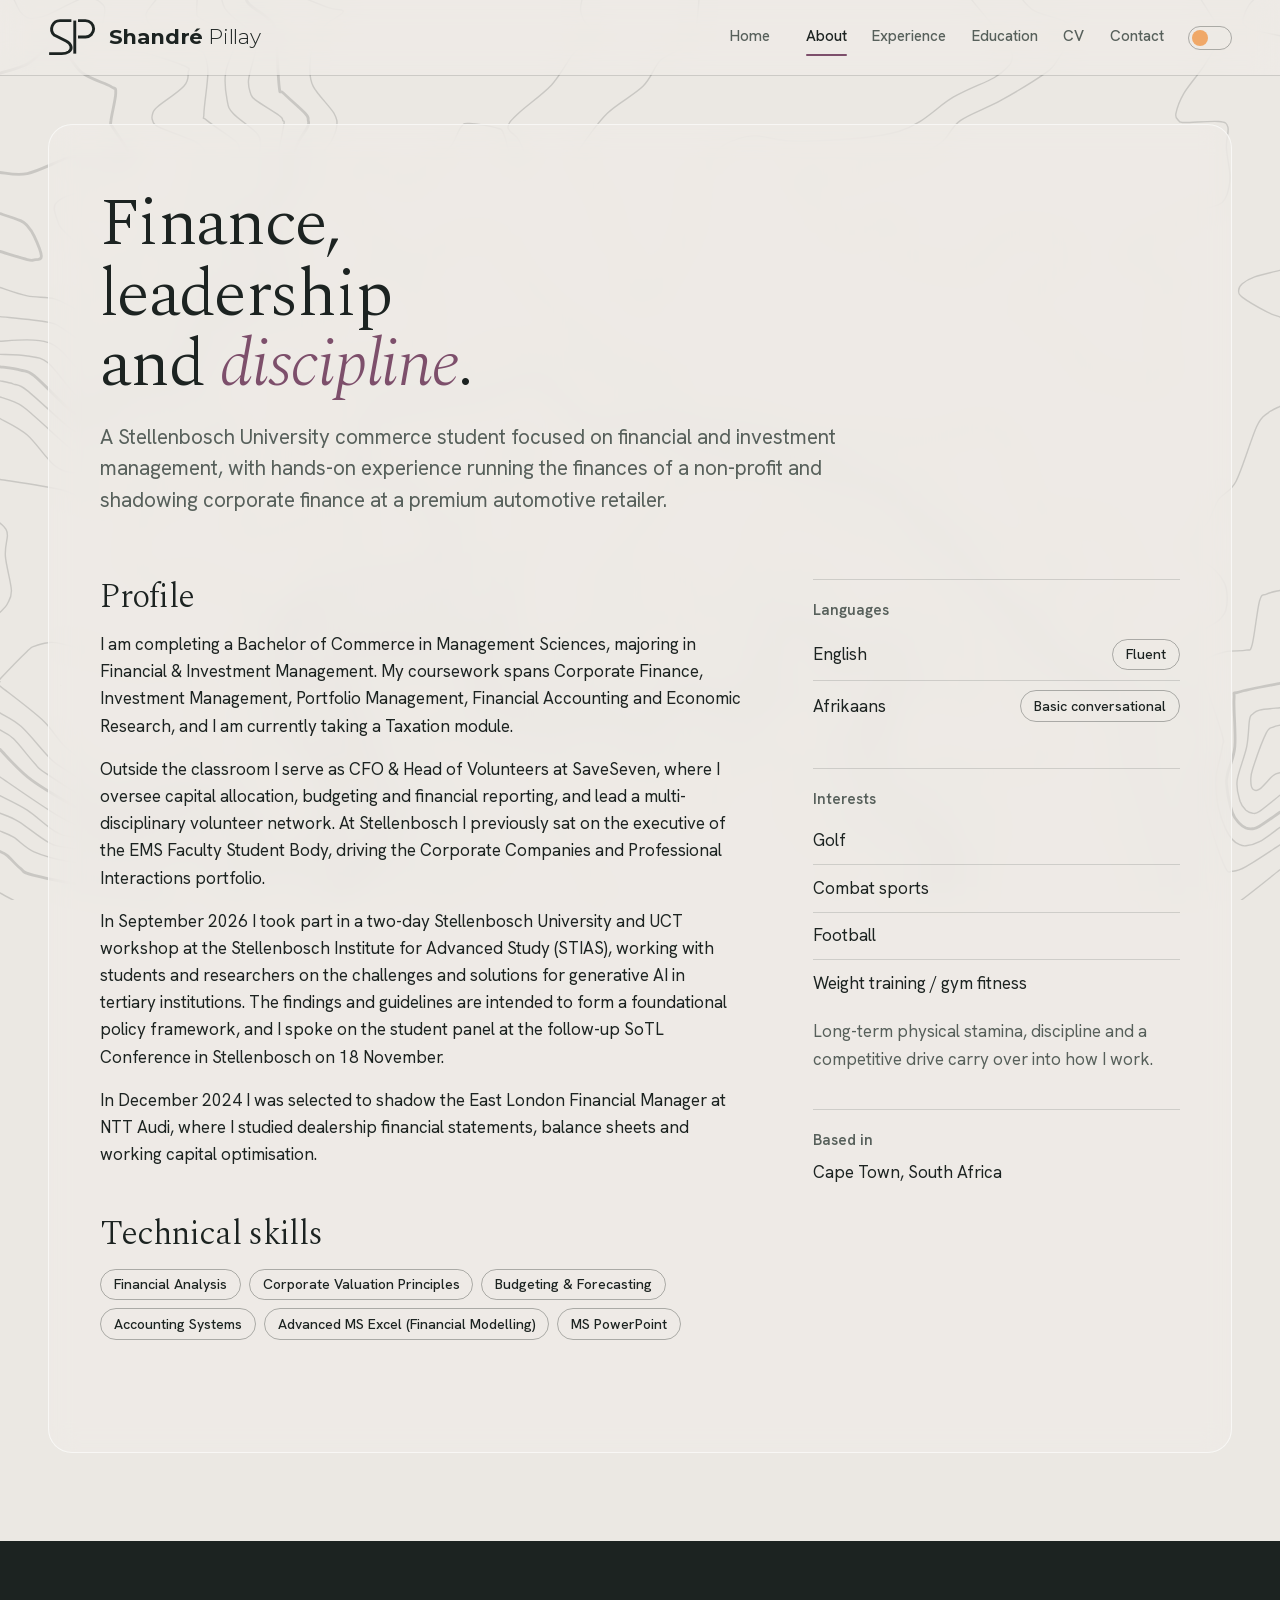
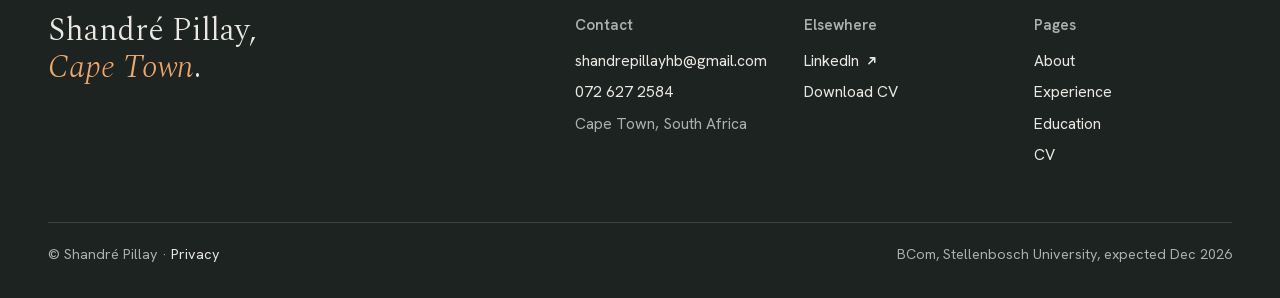
==== commit 7ca1027c: "Add privacy page and footer link Plain-language privacy page: no tracking or cookies, what the brows" ====
--- a/about.html
+++ b/about.html
@@ -127,7 +127,7 @@
         <li><a href="cv.html">CV</a></li>
       </ul>
     </div>
-    <div class="footer-bottom"><span>&copy; Shandré Pillay</span><span>BCom, Stellenbosch University, expected Dec 2026</span></div>
+    <div class="footer-bottom"><span>&copy; Shandré Pillay · <a href="privacy.html">Privacy</a></span><span>BCom, Stellenbosch University, expected Dec 2026</span></div>
   </footer></div>
 
 <button class="back-to-top" aria-label="Back to top"><svg viewBox="0 0 24 24" fill="none" stroke="currentColor" stroke-width="2" stroke-linecap="round" stroke-linejoin="round"><path d="M12 19V5M5 12l7-7 7 7"/></svg></button>
--- a/assets/css/main.css
+++ b/assets/css/main.css
@@ -54,6 +54,13 @@
   --tint: rgba(125, 79, 107, 0.08);
   --band: var(--kelp);
 
+  /* frosted glass and the contour field behind it */
+  --glass: rgba(240, 237, 232, 0.58);
+  --glass-strong: rgba(240, 237, 232, 0.86);
+  --glass-edge: rgba(255, 255, 255, 0.6);
+  --frost: blur(14px) saturate(1.25);
+  --contour: rgba(28, 35, 33, 0.16);
+
   /* type */
   --serif: "Spectral", Georgia, "Times New Roman", serif;
   --sans: "Hanken Grotesk", system-ui, -apple-system, "Segoe UI", sans-serif;
@@ -79,6 +86,10 @@
   --outline: rgba(233, 230, 224, 0.3);
   --tint: rgba(214, 168, 195, 0.1);
   --band: #242e2b;
+  --glass: rgba(24, 31, 29, 0.55);
+  --glass-strong: rgba(24, 31, 29, 0.88);
+  --glass-edge: rgba(233, 230, 224, 0.1);
+  --contour: rgba(233, 230, 224, 0.1);
 }
 
 /* Kelp bands swap every role at once */
@@ -91,8 +102,42 @@
   --rule: rgba(235, 232, 227, 0.16);
   --outline: rgba(235, 232, 227, 0.34);
   --tint: rgba(240, 168, 104, 0.12);
+  --glass-edge: rgba(235, 232, 227, 0.12);
+  --contour: rgba(240, 168, 104, 0.11);
   background: var(--ground);
   color: var(--ink);
+}
+
+/* ---------- The contour field (fixed, behind everything) and frosted glass ---------- */
+.page { position: relative; isolation: isolate; }
+.page::before {
+  content: "";
+  position: fixed;
+  inset: 0;
+  z-index: -1;
+  pointer-events: none;
+  background: var(--contour);
+  -webkit-mask: url("../img/contours.svg") 62% 40% / cover no-repeat;
+  mask: url("../img/contours.svg") 62% 40% / cover no-repeat;
+}
+.glass, .hero-copy, .carousel, main:not(.home) {
+  background: var(--glass);
+  -webkit-backdrop-filter: var(--frost);
+  backdrop-filter: var(--frost);
+  border: 1px solid var(--glass-edge);
+  border-radius: var(--panel);
+}
+/* the closing band carries the same hills, faintly, in afterglow */
+.close { position: relative; isolation: isolate; overflow: hidden; }
+.close::before {
+  content: "";
+  position: absolute;
+  inset: 0;
+  z-index: -1;
+  pointer-events: none;
+  background: var(--contour);
+  -webkit-mask: url("../img/contours.svg") 85% 70% / max(60rem, 100%) auto no-repeat;
+  mask: url("../img/contours.svg") 85% 70% / max(60rem, 100%) auto no-repeat;
 }
 
 /* ---------- Base ---------- */
@@ -147,10 +192,19 @@
   justify-content: space-between;
   gap: 1rem;
   min-height: 4.75rem;
-  background: color-mix(in srgb, var(--ground) 92%, transparent);
-  -webkit-backdrop-filter: blur(10px);
-  backdrop-filter: blur(10px);
   border-bottom: 1px solid var(--rule);
+  isolation: isolate;
+}
+/* the frost lives on a pseudo-element so the header never becomes the
+   containing block for the fixed side menu */
+.site-header::before {
+  content: "";
+  position: absolute;
+  inset: 0;
+  z-index: -1;
+  background: var(--glass);
+  -webkit-backdrop-filter: var(--frost);
+  backdrop-filter: var(--frost);
 }
 .brand { display: flex; align-items: center; gap: 0.85rem; text-decoration: none; --logo: var(--ink); }
 .logo-mark { height: 2.4rem; width: auto; flex: 0 0 auto; overflow: visible; transition: transform 0.35s cubic-bezier(.3,1.4,.5,1); }
@@ -215,7 +269,7 @@
   60%  { opacity: 1; }
   to   { opacity: 1; transform: none; }
 }
-@keyframes navDrop { from { opacity: 0; transform: translateY(-8px); } to { opacity: 1; transform: none; } }
+@keyframes navDrop { from { opacity: 0; transform: translateX(18px); } to { opacity: 1; transform: none; } }
 .nav-list.sliding li { animation: navSlide 0.5s cubic-bezier(.2, .9, .25, 1) both; animation-delay: calc(var(--r, 0) * 30ms); }
 
 /* Home tab: Table Mountain line drawing that sketches itself */
@@ -338,7 +392,9 @@
   padding-top: clamp(3rem, 7vw, 5.5rem);
   padding-bottom: 0;
 }
-.hero-copy { padding-bottom: clamp(2.5rem, 5vw, 4rem); }
+.hero-copy { padding: clamp(1.5rem, 3vw, 2.75rem); margin-bottom: clamp(2rem, 4vw, 3.5rem); }
+.carousel { padding: clamp(0.5rem, 1.5vw, 1rem) clamp(1.25rem, 3vw, 2.25rem) clamp(1.25rem, 3vw, 2.25rem); }
+.carousel .carousel-track { border-top: 0; }
 .hero-heading { max-width: 19.5ch; margin-bottom: 1.5rem; }
 .hero-intro { color: var(--muted); font-size: clamp(1.125rem, 1rem + 0.45vw, 1.35rem); line-height: 1.5; max-width: 34em; margin-bottom: 2rem; }
 .hero-actions { display: flex; flex-wrap: wrap; gap: 0.75rem; }
@@ -509,7 +565,11 @@
 .close .hero-actions { margin: 0; }
 
 /* ---------- Inner pages ---------- */
-main:not(.home) { padding-top: clamp(3rem, 6vw, 5rem); padding-bottom: var(--section); }
+/* inner pages: the content is one frosted sheet over the hills */
+main:not(.home) {
+  margin: clamp(1.5rem, 4vw, 3rem) var(--pad-x) clamp(3rem, 7vw, 5.5rem);
+  padding: clamp(2rem, 5vw, 4rem) clamp(1.25rem, 4vw, 3.5rem);
+}
 .page-title { max-width: 16ch; margin-bottom: 1.25rem; }
 .page-lede { color: var(--muted); font-size: clamp(1.125rem, 1rem + 0.45vw, 1.3rem); line-height: 1.5; max-width: 36em; margin-bottom: clamp(2.5rem, 5vw, 4rem); }
 
@@ -569,14 +629,22 @@
 .side-block li:last-child { border-bottom: 0; }
 .side-block .note { color: var(--muted); margin-top: 0.75rem; }
 
+/* ---------- Privacy page ---------- */
+.policy-block { display: grid; grid-template-columns: minmax(0, 13rem) minmax(0, 1fr); gap: 0.5rem 3rem; padding: 1.75rem 0; border-top: 1px solid var(--rule); }
+.policy-block:last-of-type { border-bottom: 1px solid var(--rule); }
+.policy-block h2 { font-size: clamp(1.25rem, 1.1rem + 0.5vw, 1.5rem); line-height: 1.25; margin: 0; }
+.policy-block > :not(h2) { grid-column: 2; max-width: 42em; }
+.policy-block p { color: var(--muted); }
+.policy-block p:last-child { margin-bottom: 0; }
+.policy-block ul { margin: 0 0 1rem; padding-left: 1.1rem; color: var(--muted); }
+.policy-block li { margin-bottom: 0.5rem; }
+.policy-block li::marker { color: var(--accent); }
+.policy-block strong { color: var(--ink); font-weight: 600; }
+@media (max-width: 40rem) { .policy-block { grid-template-columns: minmax(0, 1fr); } .policy-block > :not(h2) { grid-column: 1; } }
+
 /* ---------- CV page ---------- */
 .cv-bar { display: flex; flex-wrap: wrap; gap: 0.75rem; margin: -1.5rem 0 2.5rem; }
-.cv-sheet {
-  background: var(--paper);
-  border: 1px solid var(--rule);
-  border-radius: var(--panel);
-  padding: clamp(1.5rem, 4vw, 3.25rem);
-}
+.cv-sheet { border-top: 1px solid var(--rule); padding-top: clamp(1.5rem, 3vw, 2.5rem); }
 .cv-head { margin-bottom: 2rem; padding-bottom: 1.5rem; border-bottom: 1px solid var(--rule); }
 .cv-name { font: 300 clamp(2.2rem, 1.6rem + 2vw, 3rem)/1.05 var(--serif); letter-spacing: -0.02em; margin-bottom: 0.5rem; }
 .cv-contact { display: flex; flex-wrap: wrap; gap: 0.25rem 1.25rem; color: var(--muted); font-size: 0.95rem; font-variant-numeric: tabular-nums; }
@@ -708,7 +776,7 @@
   .hero, .close-inner, .focus-head, .section-head, .two-col { grid-template-columns: minmax(0, 1fr); }
   .hero { align-items: start; }
   .hero-figure { justify-self: start; width: min(100%, 22rem); }
-  .hero-copy { padding-bottom: 0; }
+  .hero-copy { margin-bottom: 0; }
   .section-head .link-arrow { justify-self: start; }
   .strip-item { grid-template-columns: 3rem minmax(0, 1fr); }
   .strip-item p { grid-column: 2; }
@@ -721,20 +789,28 @@
 @media (max-width: 54rem) {
   .menu-toggle { display: inline-grid; }
   .nav-slider { display: none; }
+  /* the menu slides in sideways as a frosted panel */
+  .brand, .menu-toggle, .theme-switch { position: relative; z-index: 2; }
   .nav-list {
-    display: none;
-    position: absolute;
-    top: 100%;
-    left: 0;
+    position: fixed;
+    top: 0;
     right: 0;
+    bottom: 0;
+    z-index: 1;
+    width: min(82vw, 21rem);
     flex-direction: column;
     align-items: stretch;
     gap: 0;
-    background: var(--ground);
-    border-bottom: 1px solid var(--rule);
-    padding: 0.5rem var(--pad-x) 1rem;
+    padding: 5.75rem 1.5rem max(2rem, env(safe-area-inset-bottom));
+    background: var(--glass-strong);
+    -webkit-backdrop-filter: var(--frost);
+    backdrop-filter: var(--frost);
+    border-left: 1px solid var(--glass-edge);
+    transform: translateX(100%);
+    visibility: hidden;
+    transition: transform 0.38s var(--ease), visibility 0s linear 0.38s;
   }
-  .nav-list.open { display: flex; }
+  .nav-list.open { transform: none; visibility: visible; transition: transform 0.38s var(--ease), visibility 0s; }
   .nav-list li { border-top: 1px solid var(--rule); }
   .nav-list li:first-child { border-top: 0; }
   .nav-link { display: flex; padding: 0.85rem 0; font-size: 1.05rem; color: var(--ink); border: 0; }
@@ -779,6 +855,7 @@
   .acc-body, .acc-open .acc-body, .acc-chev { transition: none; }
   .reveal { opacity: 1; transform: none; transition: none; }
   .btn, .car-btn, .acc-all, .theme-switch::after { transition: none; }
+  .nav-list, .nav-list.open { transition: none; }
 }
 
 /* ---------- Print (the CV PDF is printed from cv.html?print) ---------- */
@@ -790,7 +867,8 @@
     background: #fff; color: #1c2321;
   }
   .site-header, .site-footer, .back-to-top, .cv-bar, .page-title, .page-lede, .veil, .horizon { display: none !important; }
-  main:not(.home) { padding: 0; }
+  .page::before, .close::before { display: none !important; }
+  main:not(.home) { padding: 0; margin: 0; background: none; border: 0; border-radius: 0; -webkit-backdrop-filter: none; backdrop-filter: none; }
   .cv-sheet { border: 0; padding: 0; background: #fff; border-radius: 0; }
   .cv-name { font-size: 2.4rem; }
   .cv-head { margin-bottom: 1.1rem; padding-bottom: 0.8rem; }
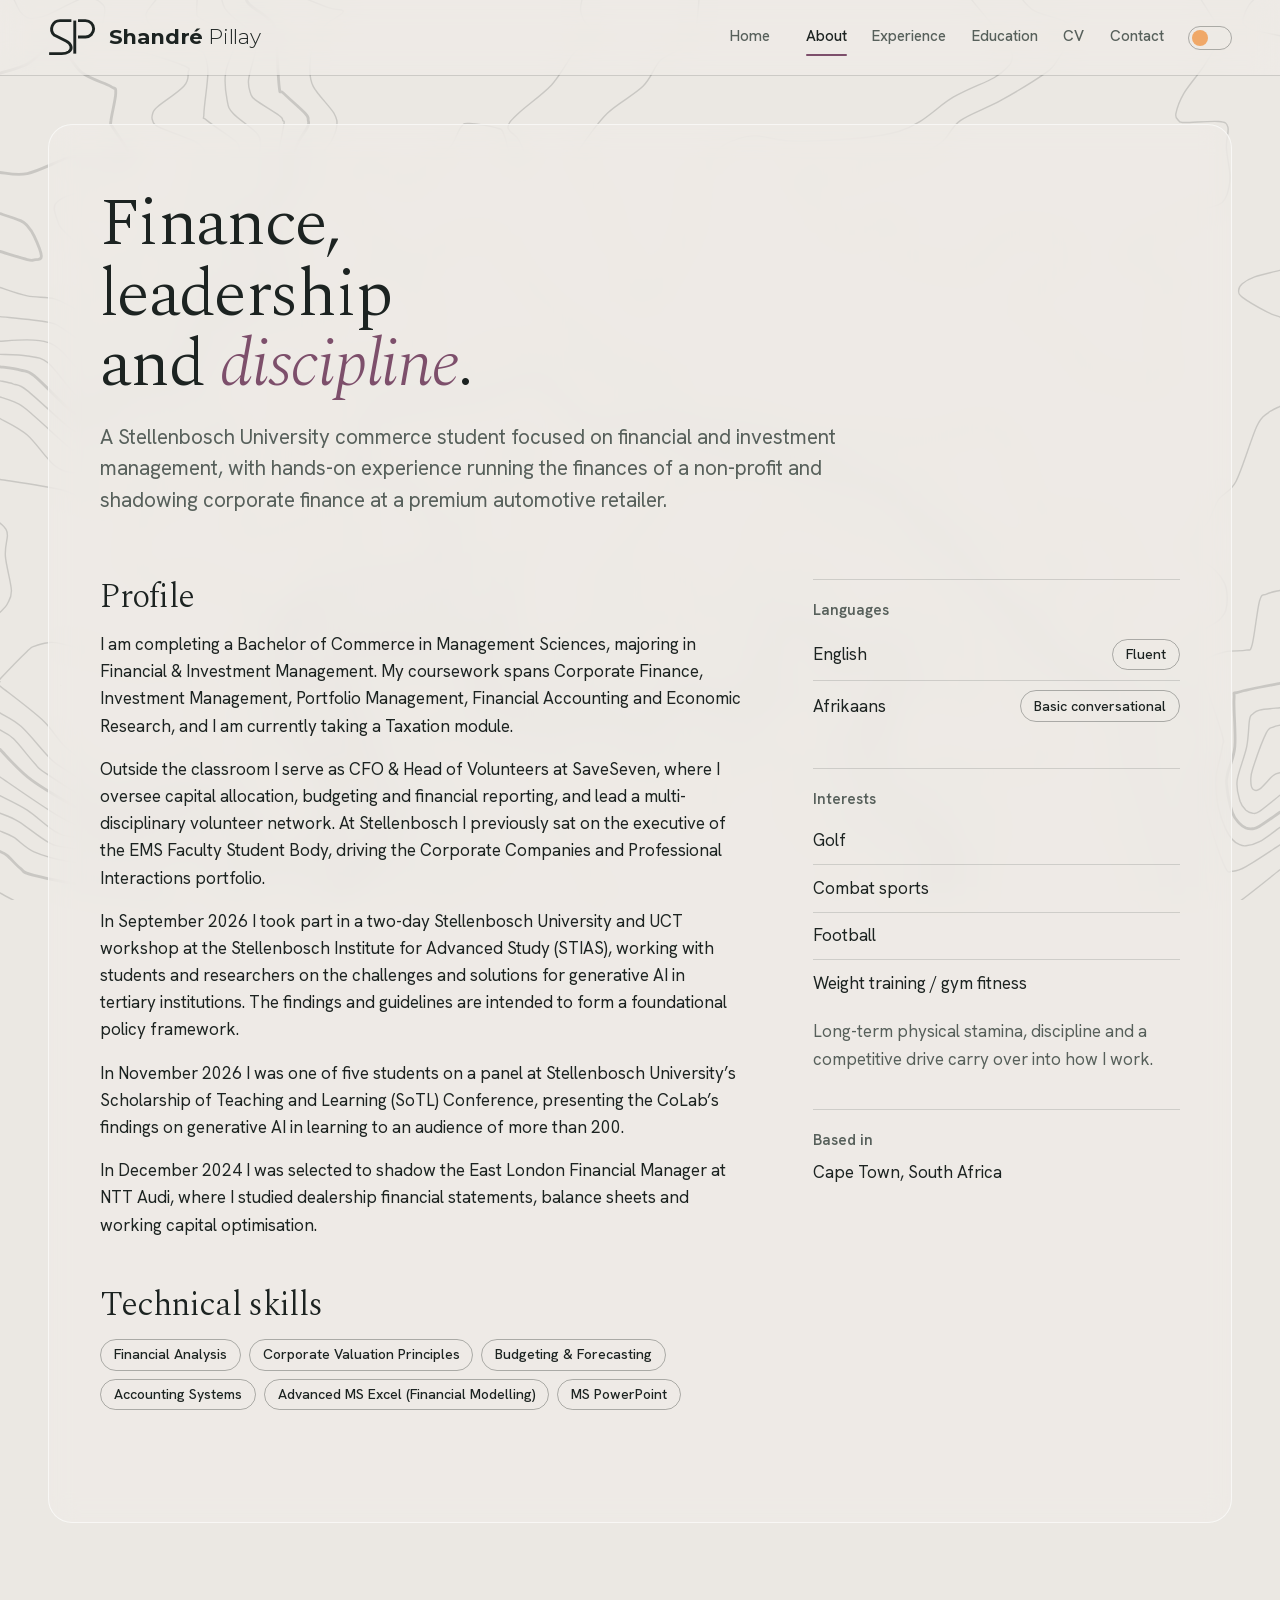
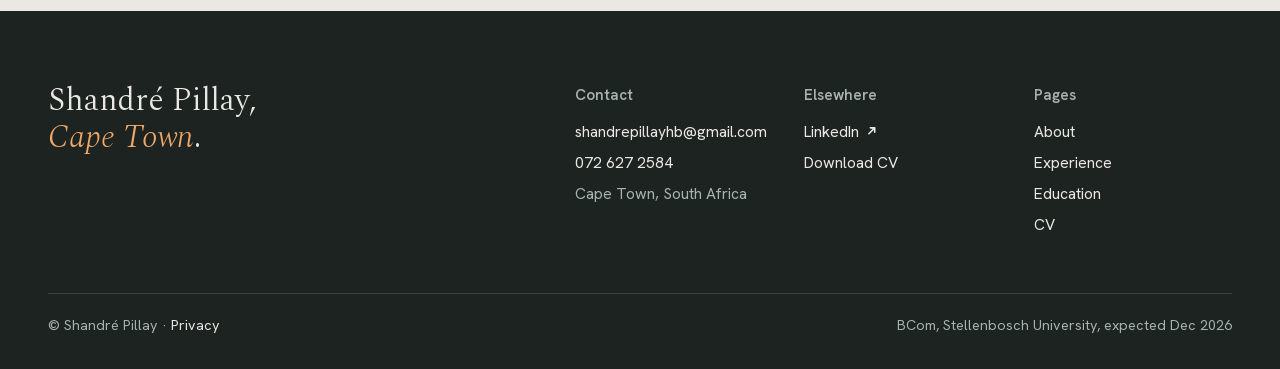
==== commit 18b7f54c: "Add SoTL panel entry and tidy CV and Experience pages The SoTL Conference student panel (Nov 2026) i" ====
--- a/about.html
+++ b/about.html
@@ -10,7 +10,7 @@
   <link rel="preload" href="assets/fonts/hanken-grotesk-latin.woff2" as="font" type="font/woff2" crossorigin>
   <link rel="stylesheet" href="assets/css/main.css">
   <script>try{if(localStorage.getItem('theme')==='dark'||(!localStorage.getItem('theme')&&matchMedia('(prefers-color-scheme: dark)').matches))document.documentElement.style.background='#121716'}catch(e){}</script>
-  <script>try{if(sessionStorage.getItem('veil')){sessionStorage.removeItem('veil');document.documentElement.classList.add('veil-in')}}catch(e){}</script>
+  <script>try{if(sessionStorage.getItem('veil')){sessionStorage.removeItem('veil');document.documentElement.classList.add('veil-in')}}catch(e){}</script>
 </head>
 <body>
 <div class="page">
@@ -58,7 +58,8 @@
           <div class="section-head"><h2>Profile</h2></div>
           <p>I am completing a Bachelor of Commerce in Management Sciences, majoring in Financial &amp; Investment Management. My coursework spans Corporate Finance, Investment Management, Portfolio Management, Financial Accounting and Economic Research, and I am currently taking a Taxation module.</p>
           <p>Outside the classroom I serve as CFO &amp; Head of Volunteers at SaveSeven, where I oversee capital allocation, budgeting and financial reporting, and lead a multi-disciplinary volunteer network. At Stellenbosch I previously sat on the executive of the EMS Faculty Student Body, driving the Corporate Companies and Professional Interactions portfolio.</p>
-          <p>In September 2026 I took part in a two-day Stellenbosch University and UCT workshop at the Stellenbosch Institute for Advanced Study (STIAS), working with students and researchers on the challenges and solutions for generative AI in tertiary institutions. The findings and guidelines are intended to form a foundational policy framework, and I spoke on the student panel at the follow-up SoTL Conference in Stellenbosch on 18 November.</p>
+          <p>In September 2026 I took part in a two-day Stellenbosch University and UCT workshop at the Stellenbosch Institute for Advanced Study (STIAS), working with students and researchers on the challenges and solutions for generative AI in tertiary institutions. The findings and guidelines are intended to form a foundational policy framework.</p>
+          <p>In November 2026 I was one of five students on a panel at Stellenbosch University&rsquo;s Scholarship of Teaching and Learning (SoTL) Conference, presenting the CoLab&rsquo;s findings on generative AI in learning to an audience of more than 200.</p>
           <p>In December 2024 I was selected to shadow the East London Financial Manager at NTT Audi, where I studied dealership financial statements, balance sheets and working capital optimisation.</p>
         </div>
 
--- a/assets/css/main.css
+++ b/assets/css/main.css
@@ -643,9 +643,10 @@
 @media (max-width: 40rem) { .policy-block { grid-template-columns: minmax(0, 1fr); } .policy-block > :not(h2) { grid-column: 1; } }
 
 /* ---------- CV page ---------- */
-.cv-bar { display: flex; flex-wrap: wrap; gap: 0.75rem; margin: -1.5rem 0 2.5rem; }
+.cv-bar { display: flex; flex-wrap: wrap; align-items: center; gap: 0.75rem; margin: 0 0 clamp(2rem, 4vw, 3rem); }
+.cv-bar .acc-all { margin-left: auto; }
 .cv-sheet { border-top: 1px solid var(--rule); padding-top: clamp(1.5rem, 3vw, 2.5rem); }
-.cv-head { margin-bottom: 2rem; padding-bottom: 1.5rem; border-bottom: 1px solid var(--rule); }
+.cv-head { margin-bottom: 2.25rem; }
 .cv-name { font: 300 clamp(2.2rem, 1.6rem + 2vw, 3rem)/1.05 var(--serif); letter-spacing: -0.02em; margin-bottom: 0.5rem; }
 .cv-contact { display: flex; flex-wrap: wrap; gap: 0.25rem 1.25rem; color: var(--muted); font-size: 0.95rem; font-variant-numeric: tabular-nums; }
 .cv-contact a { overflow-wrap: anywhere; }
@@ -663,6 +664,7 @@
 .cv-item p { margin: 0.4rem 0 0; color: var(--muted); }
 .cv-refs { display: grid; grid-template-columns: repeat(2, minmax(0, 1fr)); gap: 0 2.5rem; }
 .cv-ref { display: flex; flex-direction: column; gap: 0.1rem; padding: 0.9rem 0; border-top: 1px solid var(--rule); break-inside: avoid; }
+.cv-sheet h2 + .cv-refs .cv-ref:nth-child(-n+2) { border-top: 0; padding-top: 0.25rem; }
 .cv-ref strong { font-weight: 600; }
 .cv-ref span { color: var(--muted); font-size: 0.95rem; }
 .cv-ref a { font-weight: 500; text-decoration: none; overflow-wrap: anywhere; }
@@ -675,13 +677,13 @@
 .acc-head:hover h3, .acc-head:focus-visible h3 { color: var(--accent); }
 .acc-chev {
   flex: 0 0 auto;
-  width: 2.5rem;
-  height: 2.5rem;
+  width: 2.25rem;
+  height: 2.25rem;
   border-radius: 999px;
-  border: 1px solid var(--outline);
+  border: 1px solid transparent;
   display: grid;
   place-items: center;
-  color: var(--ink);
+  color: var(--muted);
   transition: transform 0.25s var(--ease), border-color 0.18s var(--ease), background-color 0.18s var(--ease);
 }
 .acc-chev svg { width: 1rem; height: 1rem; }
@@ -693,7 +695,7 @@
 .acc-meta { cursor: pointer; }
 .cv-item.acc-item { padding: 0.9rem 0; margin: 0; border-top: 1px solid var(--rule); }
 .cv-sheet h2 + .cv-item.acc-item { border-top: 0; padding-top: 0.25rem; }
-.acc-tools { display: flex; justify-content: flex-end; margin-bottom: 1.25rem; }
+.acc-tools { display: flex; justify-content: flex-start; margin: -1.5rem 0 1.5rem; }
 .acc-all {
   display: inline-flex;
   align-items: center;
@@ -833,6 +835,7 @@
   .site-footer > div:nth-of-type(1) { grid-column: 1 / -1; }
   .car-count { display: none; }
   .hero-actions .btn { flex: 1 1 auto; justify-content: center; }
+  .cv-bar .btn-ghost { display: none; }   /* Print: rare on a phone; keeps the controls on one row */
 }
 @media (max-width: 26rem) {
   .logo-word { display: none; }
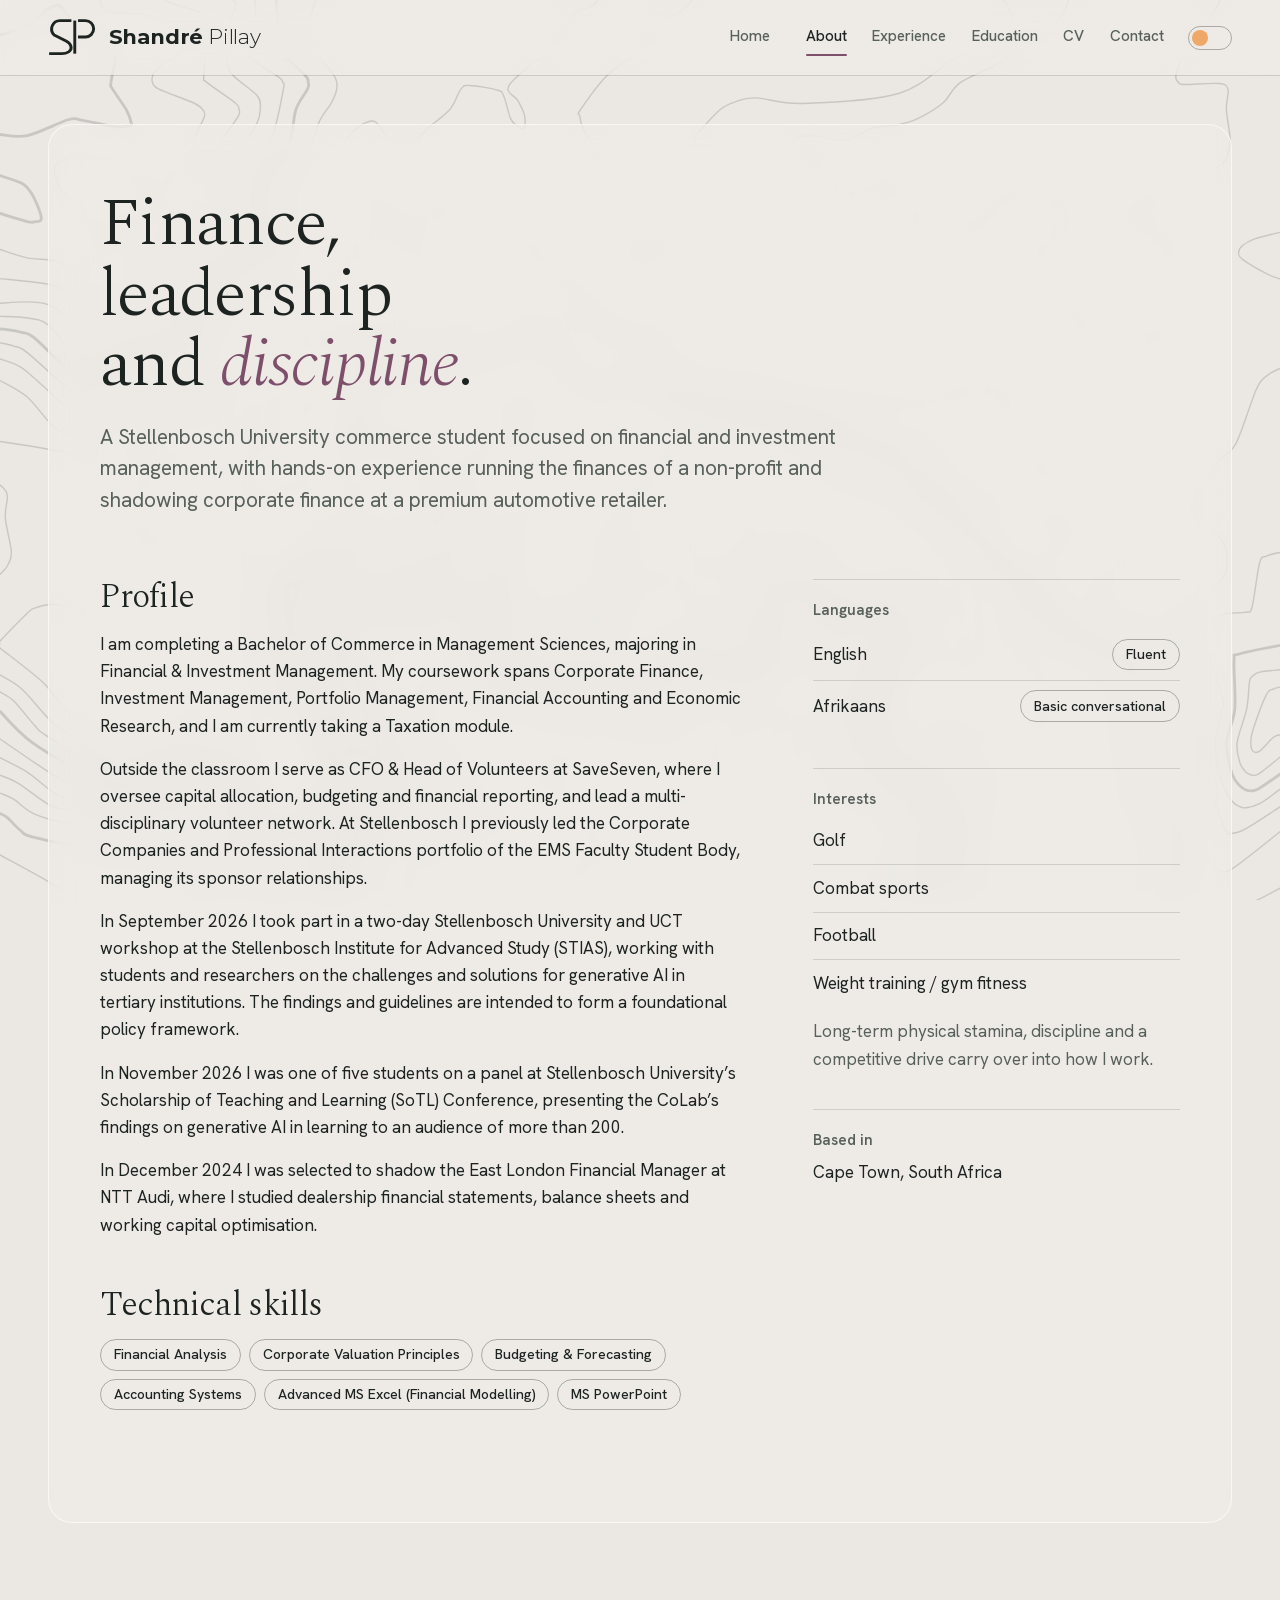
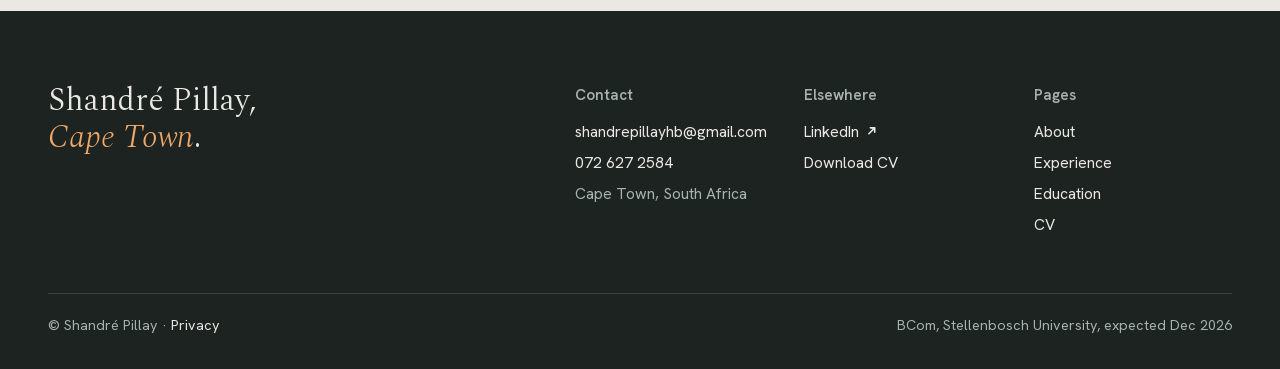
==== commit caa026e6: "Correct EMS Faculty Student Body role Not an executive member: led the Corporate Companies and Profe" ====
--- a/about.html
+++ b/about.html
@@ -57,7 +57,7 @@
         <div class="section">
           <div class="section-head"><h2>Profile</h2></div>
           <p>I am completing a Bachelor of Commerce in Management Sciences, majoring in Financial &amp; Investment Management. My coursework spans Corporate Finance, Investment Management, Portfolio Management, Financial Accounting and Economic Research, and I am currently taking a Taxation module.</p>
-          <p>Outside the classroom I serve as CFO &amp; Head of Volunteers at SaveSeven, where I oversee capital allocation, budgeting and financial reporting, and lead a multi-disciplinary volunteer network. At Stellenbosch I previously sat on the executive of the EMS Faculty Student Body, driving the Corporate Companies and Professional Interactions portfolio.</p>
+          <p>Outside the classroom I serve as CFO &amp; Head of Volunteers at SaveSeven, where I oversee capital allocation, budgeting and financial reporting, and lead a multi-disciplinary volunteer network. At Stellenbosch I previously led the Corporate Companies and Professional Interactions portfolio of the EMS Faculty Student Body, managing its sponsor relationships.</p>
           <p>In September 2026 I took part in a two-day Stellenbosch University and UCT workshop at the Stellenbosch Institute for Advanced Study (STIAS), working with students and researchers on the challenges and solutions for generative AI in tertiary institutions. The findings and guidelines are intended to form a foundational policy framework.</p>
           <p>In November 2026 I was one of five students on a panel at Stellenbosch University&rsquo;s Scholarship of Teaching and Learning (SoTL) Conference, presenting the CoLab&rsquo;s findings on generative AI in learning to an audience of more than 200.</p>
           <p>In December 2024 I was selected to shadow the East London Financial Manager at NTT Audi, where I studied dealership financial statements, balance sheets and working capital optimisation.</p>
--- a/assets/css/main.css
+++ b/assets/css/main.css
@@ -117,9 +117,21 @@
   z-index: -1;
   pointer-events: none;
   background: var(--contour);
-  -webkit-mask: url("../img/contours.svg") 62% 40% / cover no-repeat;
-  mask: url("../img/contours.svg") 62% 40% / cover no-repeat;
-}
+  -webkit-mask: url("../img/contours.svg") 50% 50% / cover no-repeat;
+  mask: url("../img/contours.svg") 50% 50% / cover no-repeat;
+}
+/* Home: the same hills arrive as real lines and draw themselves in, valley to summit.
+   The static layer steps aside so nothing flashes before the drawing starts. */
+.page:has(> main.home):not(.contours-fallback)::before { display: none; }
+.contour-live { position: fixed; inset: 0; z-index: -1; pointer-events: none; }
+.contour-live svg { display: block; width: 100%; height: 100%; }
+.contour-live path { stroke: var(--contour); }
+.contour-live.draw path {
+  stroke-dasharray: 1 1.2;
+  animation: contourDraw 1.1s var(--ease) calc(var(--base, 150ms) + var(--lv, 0) * 30ms) both;
+}
+@keyframes contourDraw { from { stroke-dashoffset: 1.1; opacity: 0.25; } to { stroke-dashoffset: 0; opacity: 1; } }
+@keyframes contourFade { from { opacity: 0; } }
 .glass, .hero-copy, .carousel, main:not(.home) {
   background: var(--glass);
   -webkit-backdrop-filter: var(--frost);
@@ -859,6 +871,7 @@
   .reveal { opacity: 1; transform: none; transition: none; }
   .btn, .car-btn, .acc-all, .theme-switch::after { transition: none; }
   .nav-list, .nav-list.open { transition: none; }
+  .contour-live.draw path { stroke-dasharray: none; animation: contourFade 0.4s var(--ease) both; }
 }
 
 /* ---------- Print (the CV PDF is printed from cv.html?print) ---------- */
@@ -870,7 +883,7 @@
     background: #fff; color: #1c2321;
   }
   .site-header, .site-footer, .back-to-top, .cv-bar, .page-title, .page-lede, .veil, .horizon { display: none !important; }
-  .page::before, .close::before { display: none !important; }
+  .page::before, .close::before, .contour-live { display: none !important; }
   main:not(.home) { padding: 0; margin: 0; background: none; border: 0; border-radius: 0; -webkit-backdrop-filter: none; backdrop-filter: none; }
   .cv-sheet { border: 0; padding: 0; background: #fff; border-radius: 0; }
   .cv-name { font-size: 2.4rem; }
